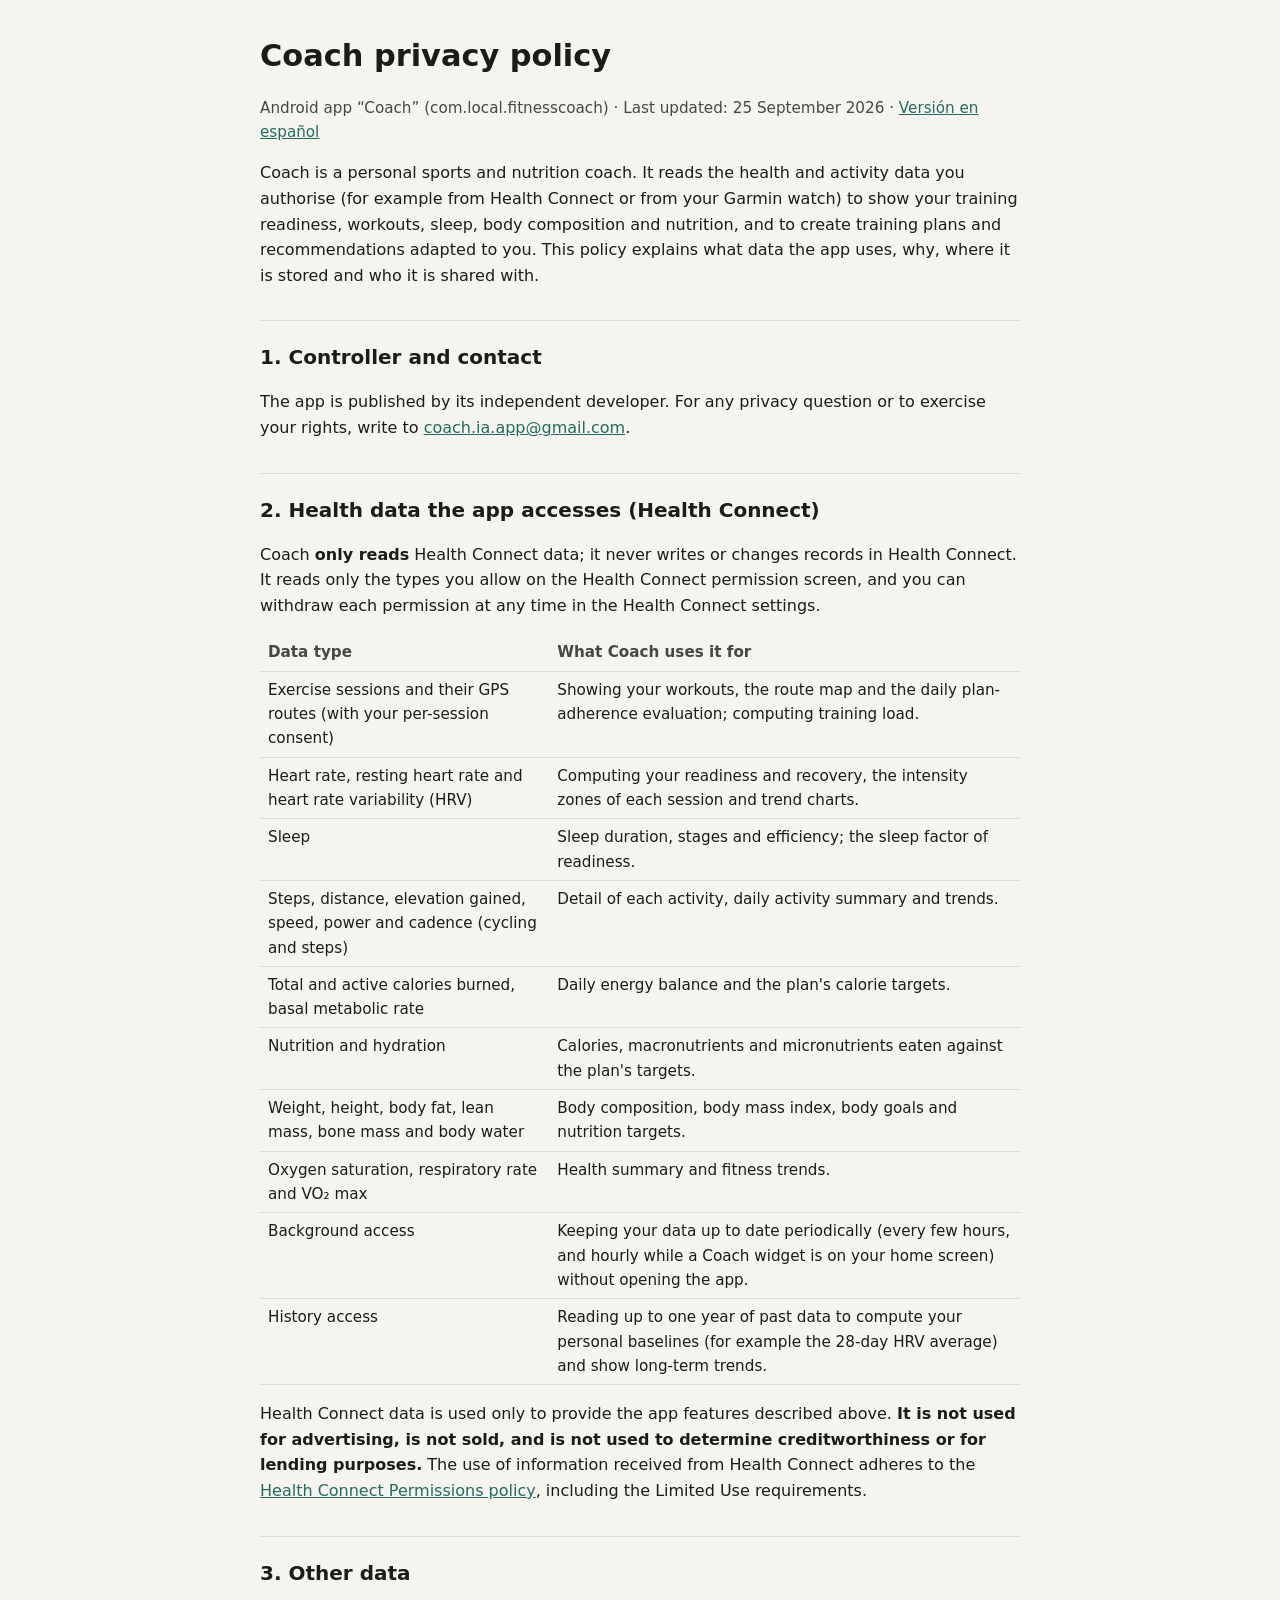
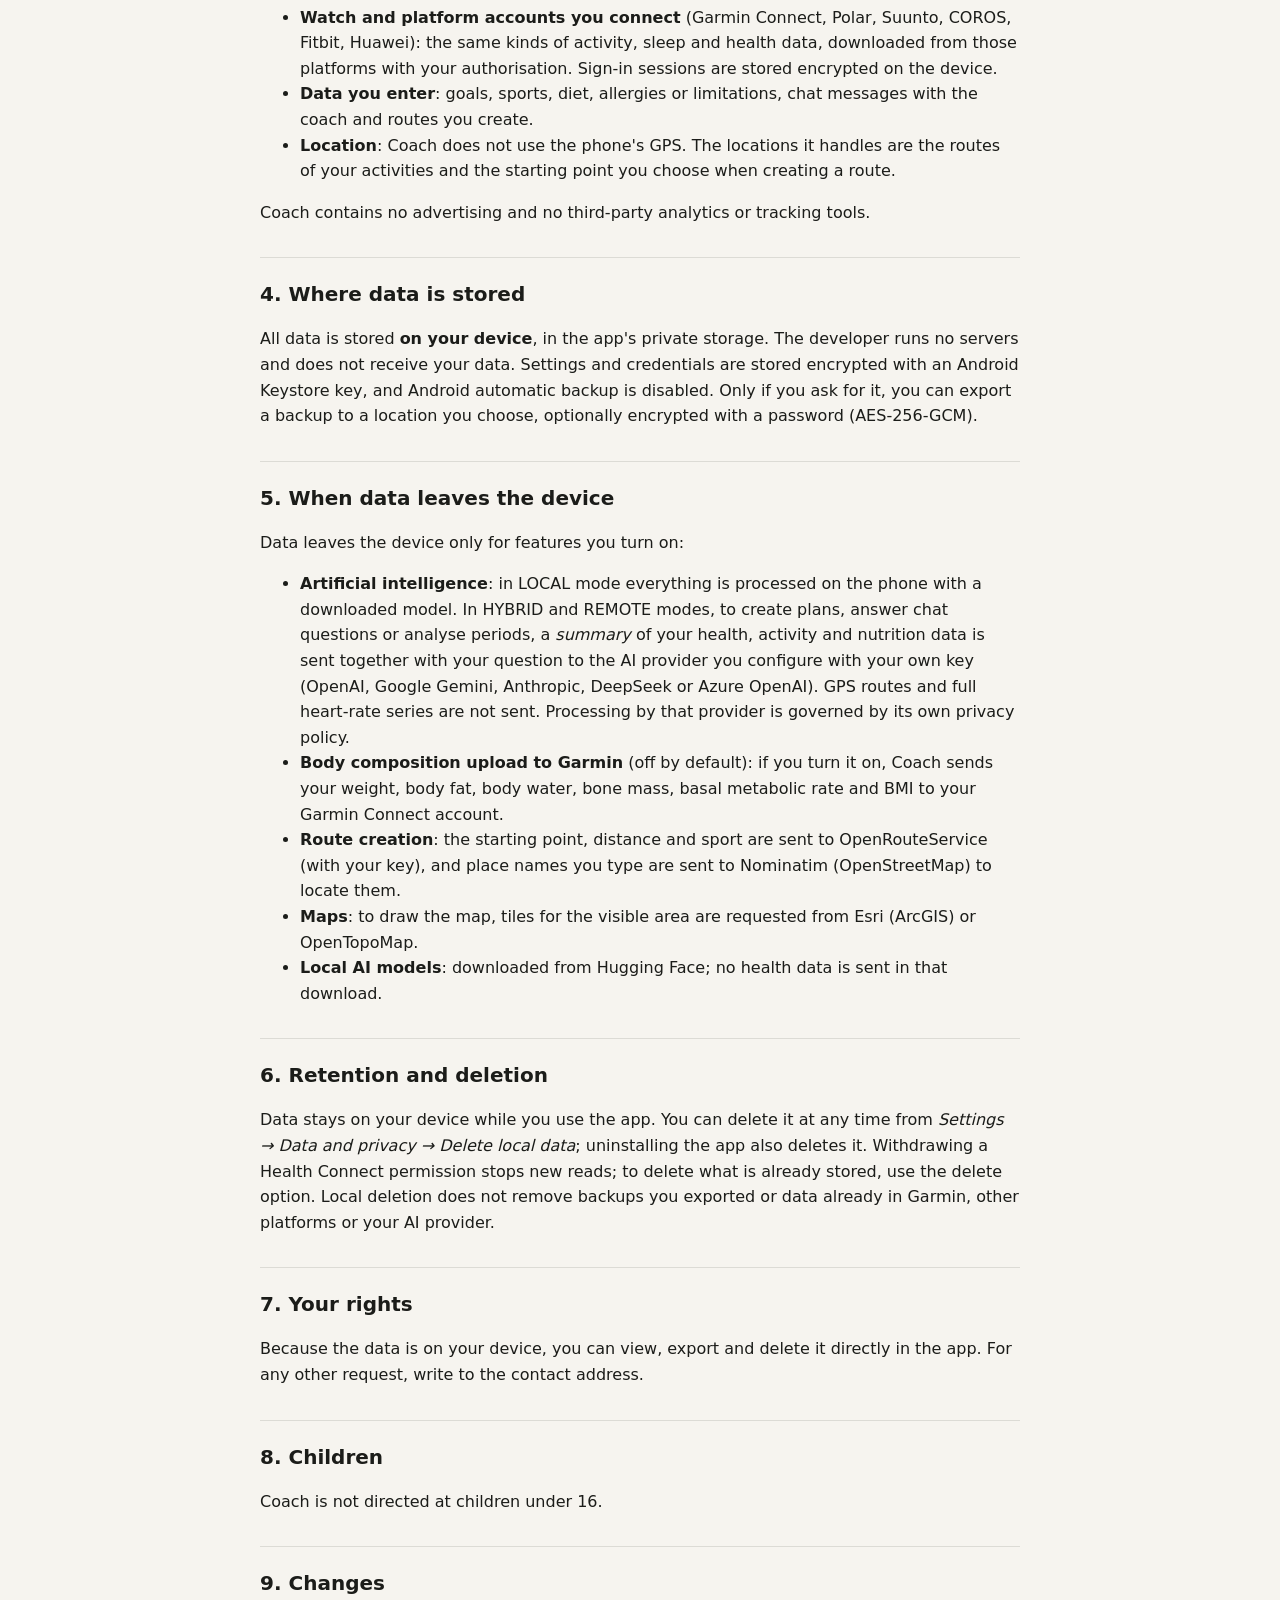
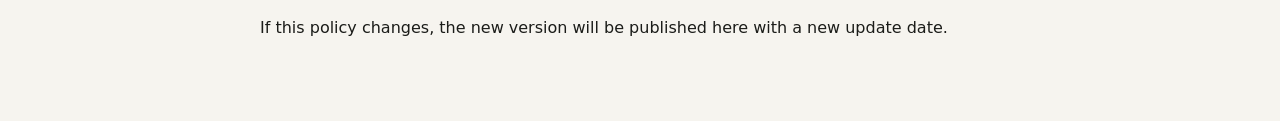
==== en.html @ fd7160ef "Política de privacidad de Coach (es/en)" ====
<!doctype html>
<html lang="en">
<head>
<meta charset="utf-8">
<meta name="viewport" content="width=device-width, initial-scale=1">
<title>Coach · Privacy policy</title>
<link rel="stylesheet" href="style.css">
</head>
<body>
<main>
<h1>Coach privacy policy</h1>
<p class="meta">Android app “Coach” (com.local.fitnesscoach) · Last updated: 25 September 2026 · <a href="index.html">Versión en español</a></p>

<p>Coach is a personal sports and nutrition coach. It reads the health and activity data you authorise (for example from Health Connect or from your Garmin watch) to show your training readiness, workouts, sleep, body composition and nutrition, and to create training plans and recommendations adapted to you. This policy explains what data the app uses, why, where it is stored and who it is shared with.</p>

<h2>1. Controller and contact</h2>
<p>The app is published by its independent developer. For any privacy question or to exercise your rights, write to <a href="mailto:coach.ia.app@gmail.com">coach.ia.app@gmail.com</a>.</p>

<h2>2. Health data the app accesses (Health Connect)</h2>
<p>Coach <strong>only reads</strong> Health Connect data; it never writes or changes records in Health Connect. It reads only the types you allow on the Health Connect permission screen, and you can withdraw each permission at any time in the Health Connect settings.</p>
<table>
<tr><th>Data type</th><th>What Coach uses it for</th></tr>
<tr><td>Exercise sessions and their GPS routes (with your per-session consent)</td><td>Showing your workouts, the route map and the daily plan-adherence evaluation; computing training load.</td></tr>
<tr><td>Heart rate, resting heart rate and heart rate variability (HRV)</td><td>Computing your readiness and recovery, the intensity zones of each session and trend charts.</td></tr>
<tr><td>Sleep</td><td>Sleep duration, stages and efficiency; the sleep factor of readiness.</td></tr>
<tr><td>Steps, distance, elevation gained, speed, power and cadence (cycling and steps)</td><td>Detail of each activity, daily activity summary and trends.</td></tr>
<tr><td>Total and active calories burned, basal metabolic rate</td><td>Daily energy balance and the plan's calorie targets.</td></tr>
<tr><td>Nutrition and hydration</td><td>Calories, macronutrients and micronutrients eaten against the plan's targets.</td></tr>
<tr><td>Weight, height, body fat, lean mass, bone mass and body water</td><td>Body composition, body mass index, body goals and nutrition targets.</td></tr>
<tr><td>Oxygen saturation, respiratory rate and VO₂ max</td><td>Health summary and fitness trends.</td></tr>
<tr><td>Background access</td><td>Keeping your data up to date periodically (every few hours, and hourly while a Coach widget is on your home screen) without opening the app.</td></tr>
<tr><td>History access</td><td>Reading up to one year of past data to compute your personal baselines (for example the 28-day HRV average) and show long-term trends.</td></tr>
</table>
<p>Health Connect data is used only to provide the app features described above. <strong>It is not used for advertising, is not sold, and is not used to determine creditworthiness or for lending purposes.</strong> The use of information received from Health Connect adheres to the <a href="https://support.google.com/googleplay/android-developer/answer/12991134">Health Connect Permissions policy</a>, including the Limited Use requirements.</p>

<h2>3. Other data</h2>
<ul>
<li><strong>Watch and platform accounts you connect</strong> (Garmin Connect, Polar, Suunto, COROS, Fitbit, Huawei): the same kinds of activity, sleep and health data, downloaded from those platforms with your authorisation. Sign-in sessions are stored encrypted on the device.</li>
<li><strong>Data you enter</strong>: goals, sports, diet, allergies or limitations, chat messages with the coach and routes you create.</li>
<li><strong>Location</strong>: Coach does not use the phone's GPS. The locations it handles are the routes of your activities and the starting point you choose when creating a route.</li>
</ul>
<p>Coach contains no advertising and no third-party analytics or tracking tools.</p>

<h2>4. Where data is stored</h2>
<p>All data is stored <strong>on your device</strong>, in the app's private storage. The developer runs no servers and does not receive your data. Settings and credentials are stored encrypted with an Android Keystore key, and Android automatic backup is disabled. Only if you ask for it, you can export a backup to a location you choose, optionally encrypted with a password (AES-256-GCM).</p>

<h2>5. When data leaves the device</h2>
<p>Data leaves the device only for features you turn on:</p>
<ul>
<li><strong>Artificial intelligence</strong>: in LOCAL mode everything is processed on the phone with a downloaded model. In HYBRID and REMOTE modes, to create plans, answer chat questions or analyse periods, a <em>summary</em> of your health, activity and nutrition data is sent together with your question to the AI provider you configure with your own key (OpenAI, Google Gemini, Anthropic, DeepSeek or Azure OpenAI). GPS routes and full heart-rate series are not sent. Processing by that provider is governed by its own privacy policy.</li>
<li><strong>Body composition upload to Garmin</strong> (off by default): if you turn it on, Coach sends your weight, body fat, body water, bone mass, basal metabolic rate and BMI to your Garmin Connect account.</li>
<li><strong>Route creation</strong>: the starting point, distance and sport are sent to OpenRouteService (with your key), and place names you type are sent to Nominatim (OpenStreetMap) to locate them.</li>
<li><strong>Maps</strong>: to draw the map, tiles for the visible area are requested from Esri (ArcGIS) or OpenTopoMap.</li>
<li><strong>Local AI models</strong>: downloaded from Hugging Face; no health data is sent in that download.</li>
</ul>

<h2>6. Retention and deletion</h2>
<p>Data stays on your device while you use the app. You can delete it at any time from <em>Settings → Data and privacy → Delete local data</em>; uninstalling the app also deletes it. Withdrawing a Health Connect permission stops new reads; to delete what is already stored, use the delete option. Local deletion does not remove backups you exported or data already in Garmin, other platforms or your AI provider.</p>

<h2>7. Your rights</h2>
<p>Because the data is on your device, you can view, export and delete it directly in the app. For any other request, write to the contact address.</p>

<h2>8. Children</h2>
<p>Coach is not directed at children under 16.</p>

<h2>9. Changes</h2>
<p>If this policy changes, the new version will be published here with a new update date.</p>
</main>
</body>
</html>
---- style.css ----
:root{--bg:#f6f4ef;--ink:#1b1c19;--muted:#454844;--accent:#236b61;--line:#dcdbd5}
@media (prefers-color-scheme:dark){:root{--bg:#111210;--ink:#e5e3de;--muted:#c4c7c0;--accent:#8dd5c7;--line:#2b2e2a}}
body{margin:0;background:var(--bg);color:var(--ink);font:16px/1.6 system-ui,-apple-system,"Segoe UI",sans-serif}
main{max-width:760px;margin:0 auto;padding:32px 16px 64px}
h1{font-size:1.9rem;margin:0 0 4px}h2{font-size:1.25rem;margin:2rem 0 .5rem;border-top:1px solid var(--line);padding-top:1.25rem}
p,li{color:var(--ink)}.meta{color:var(--muted);font-size:.95rem}a{color:var(--accent)}
table{border-collapse:collapse;width:100%;font-size:.95rem}th,td{text-align:left;vertical-align:top;padding:6px 8px;border-bottom:1px solid var(--line)}
th{color:var(--muted);font-weight:600}
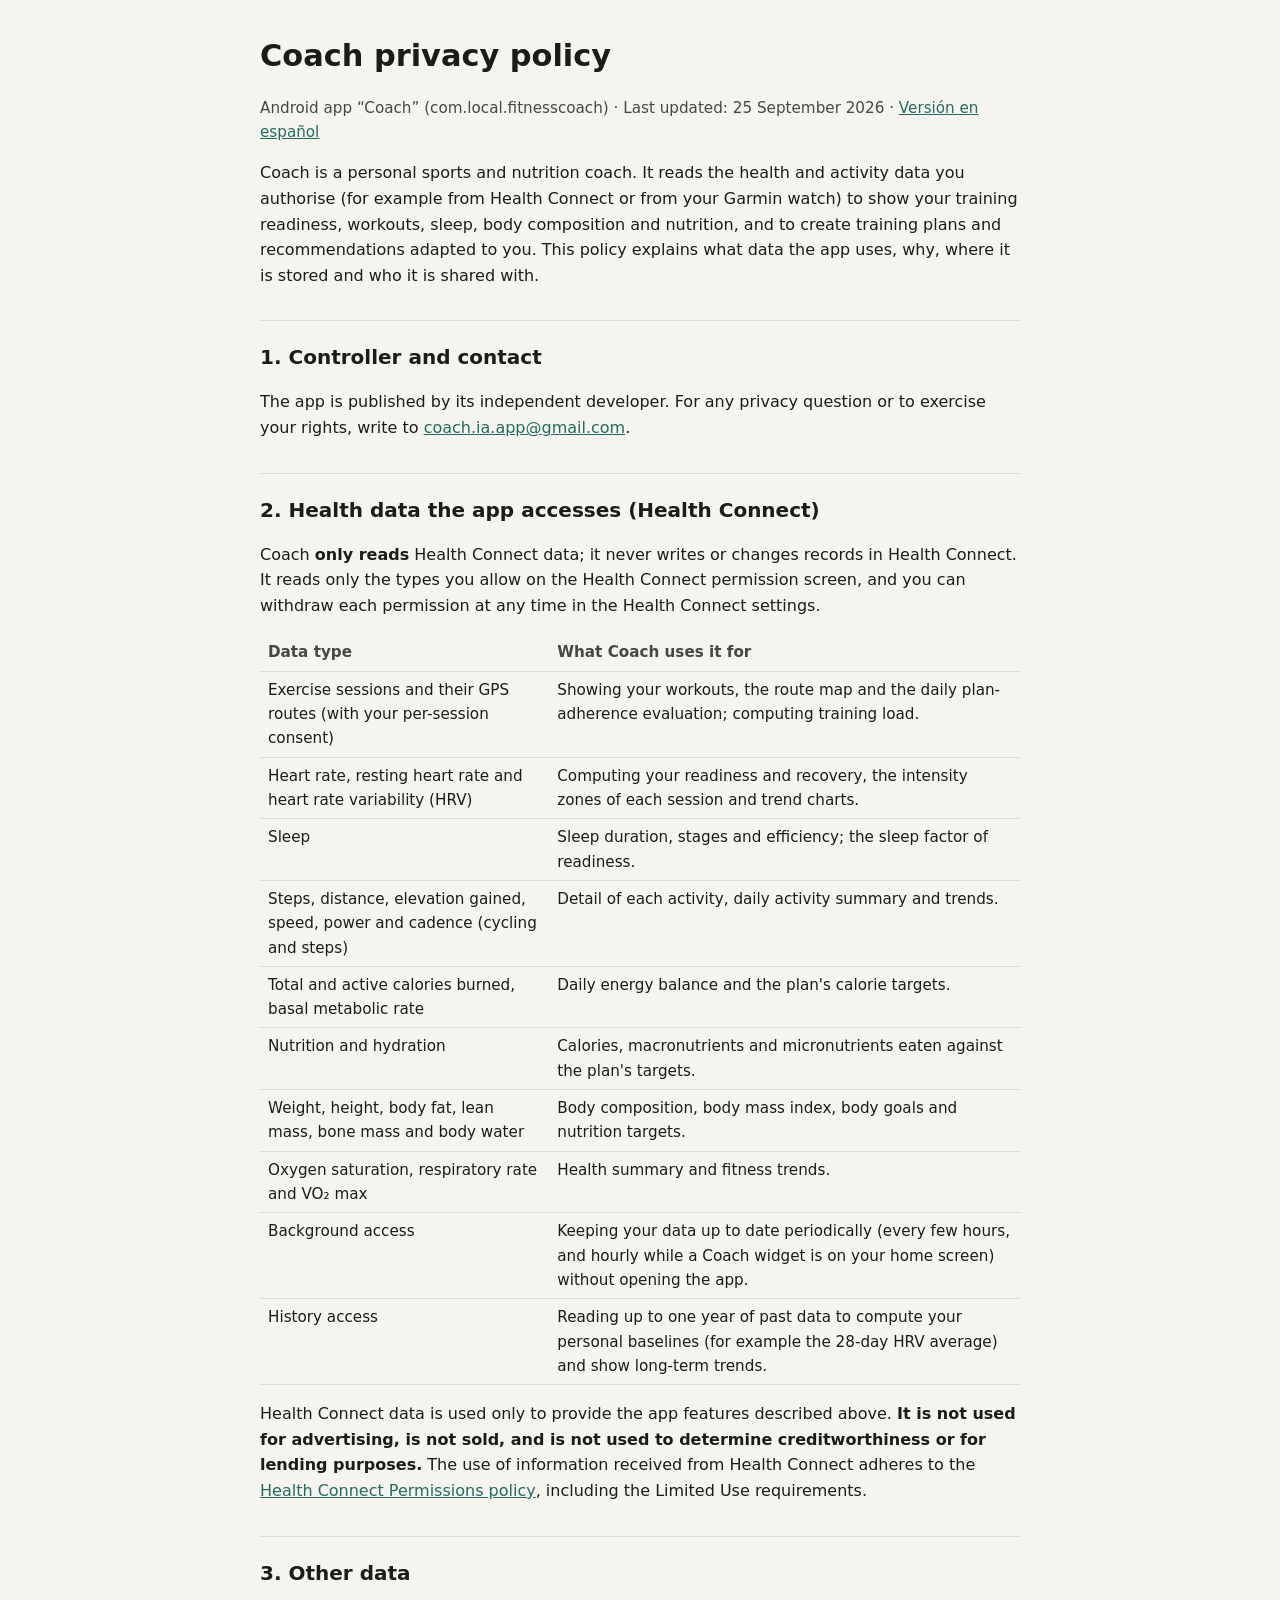
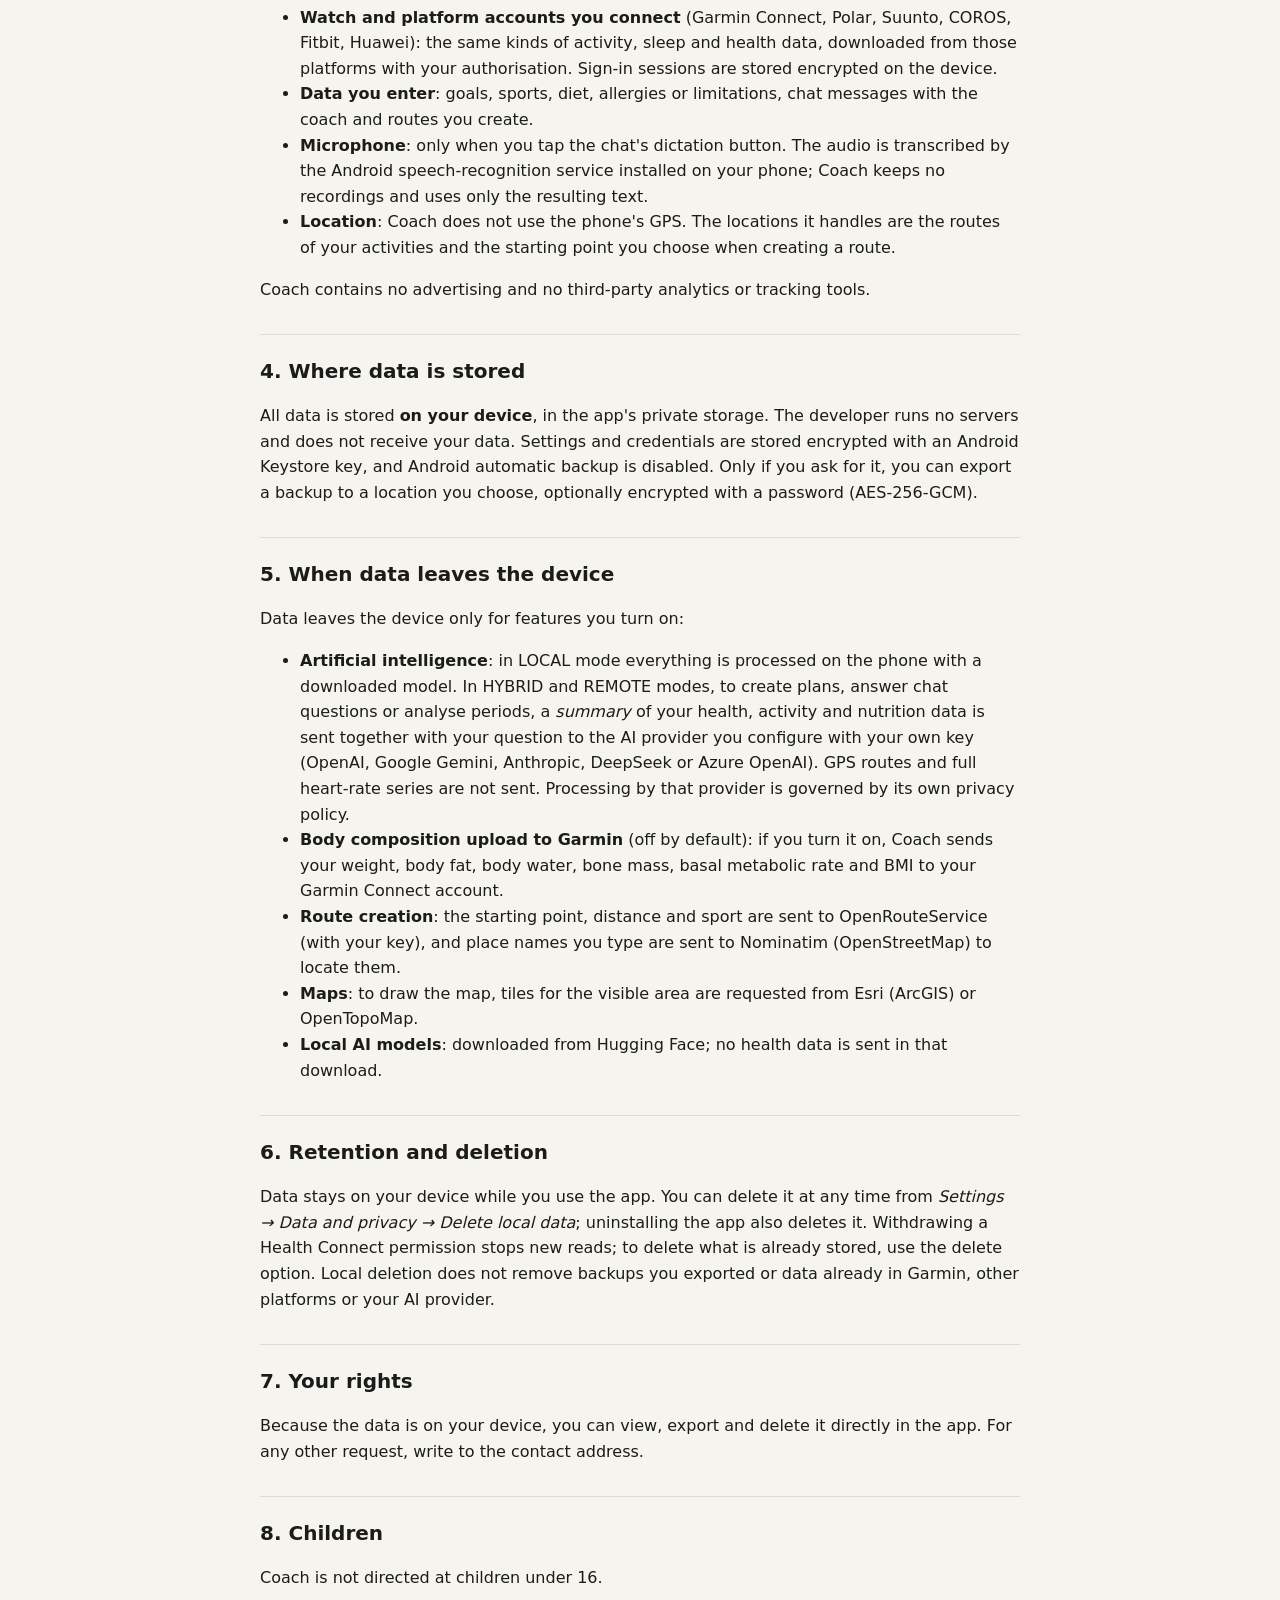
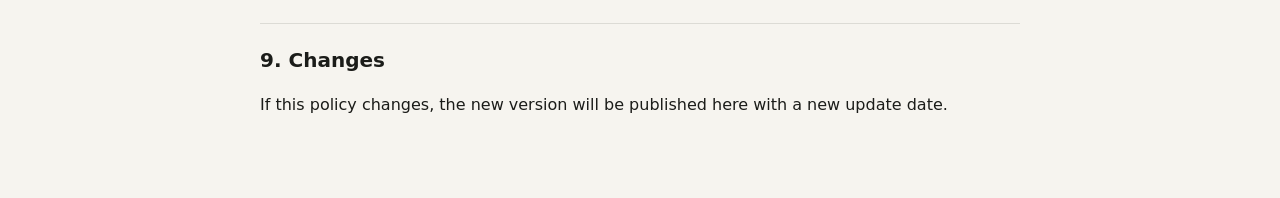
==== commit ae0da848: "Política: uso del micrófono para el dictado" ====
--- a/en.html
+++ b/en.html
@@ -37,6 +37,7 @@
 <ul>
 <li><strong>Watch and platform accounts you connect</strong> (Garmin Connect, Polar, Suunto, COROS, Fitbit, Huawei): the same kinds of activity, sleep and health data, downloaded from those platforms with your authorisation. Sign-in sessions are stored encrypted on the device.</li>
 <li><strong>Data you enter</strong>: goals, sports, diet, allergies or limitations, chat messages with the coach and routes you create.</li>
+<li><strong>Microphone</strong>: only when you tap the chat's dictation button. The audio is transcribed by the Android speech-recognition service installed on your phone; Coach keeps no recordings and uses only the resulting text.</li>
 <li><strong>Location</strong>: Coach does not use the phone's GPS. The locations it handles are the routes of your activities and the starting point you choose when creating a route.</li>
 </ul>
 <p>Coach contains no advertising and no third-party analytics or tracking tools.</p>
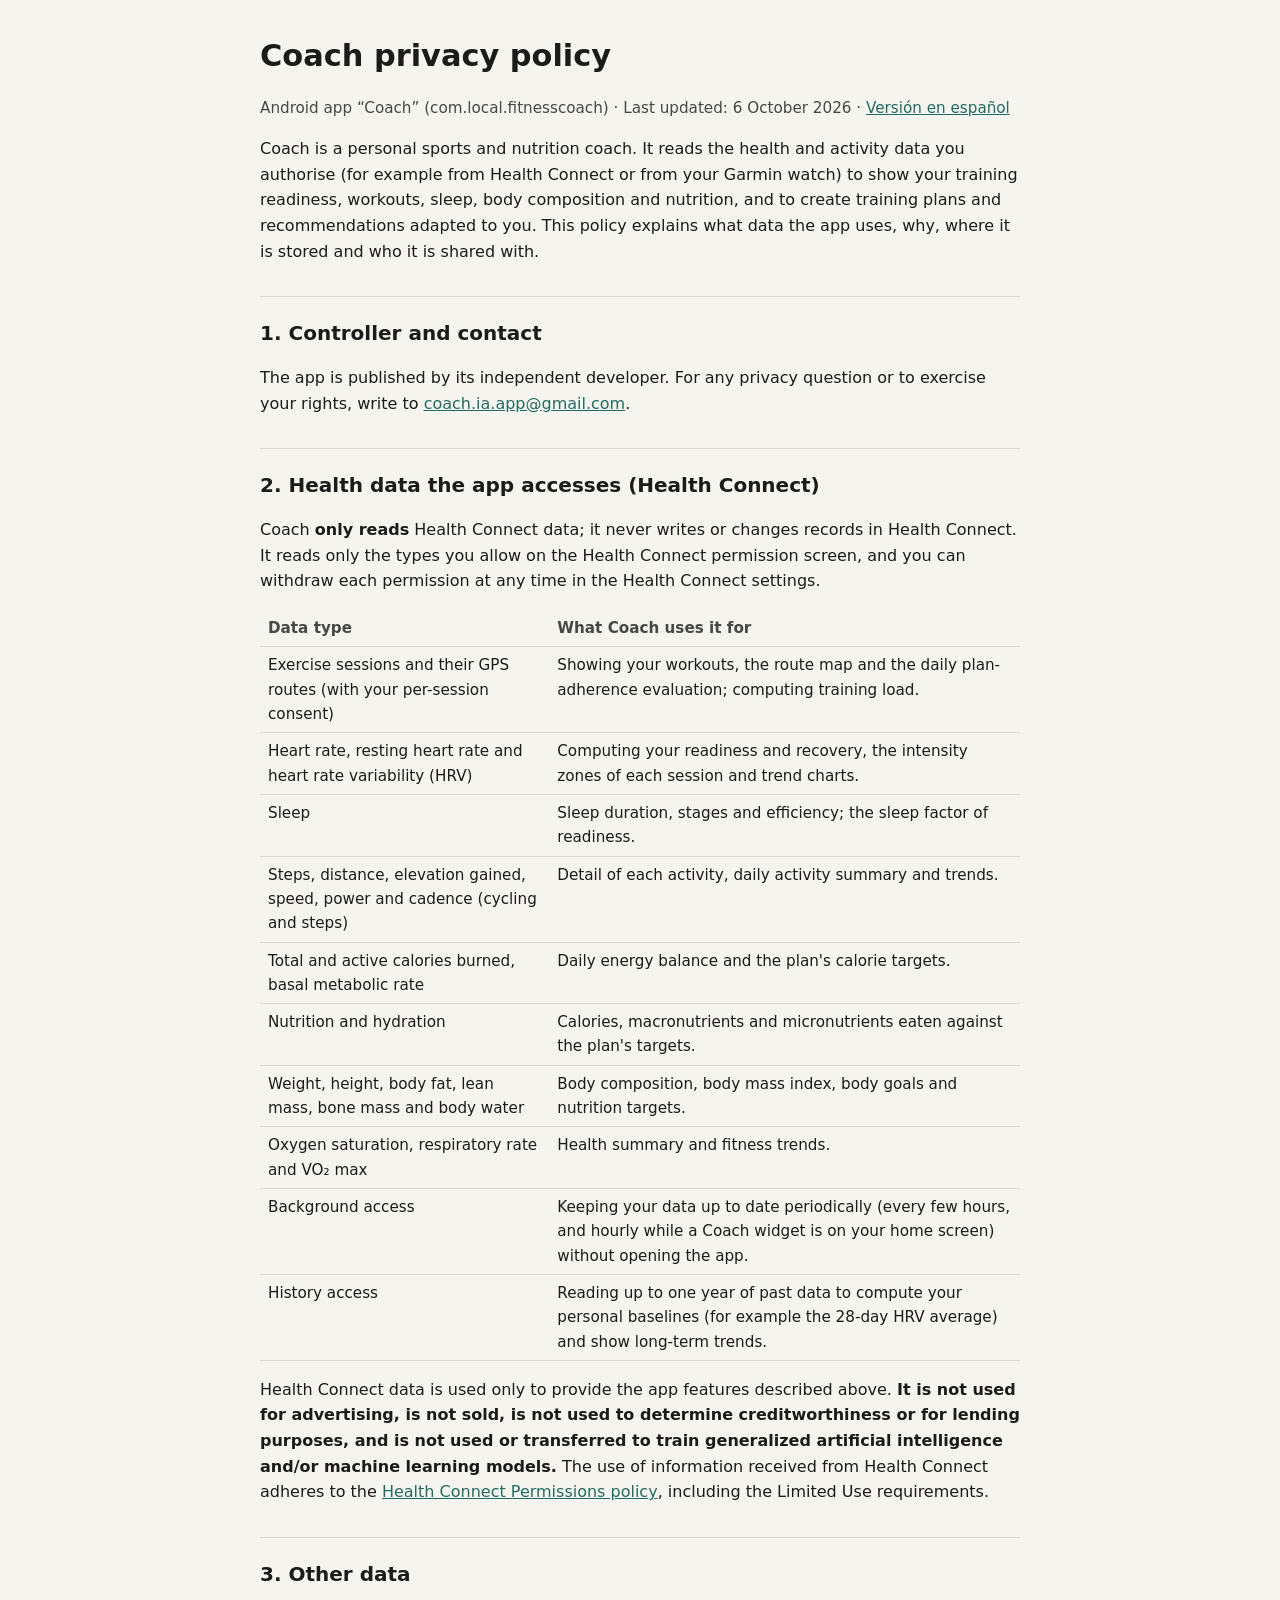
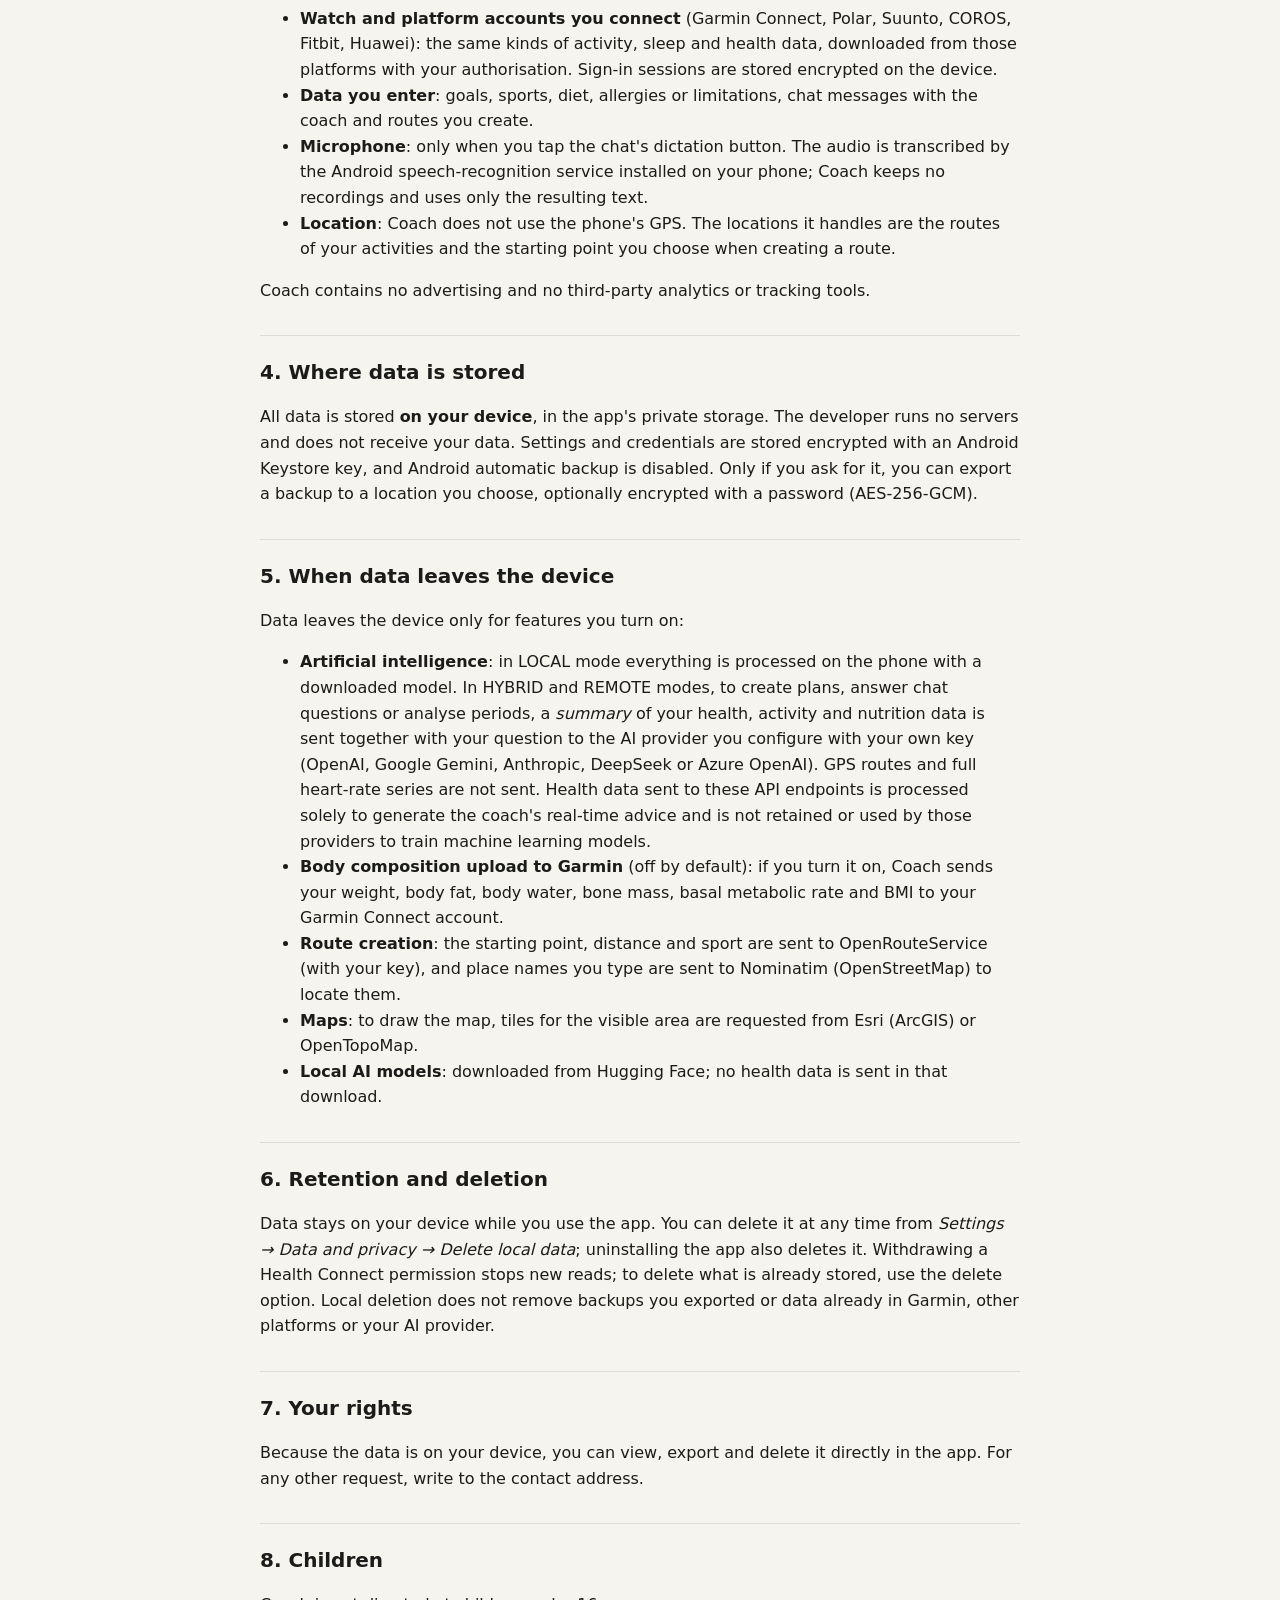
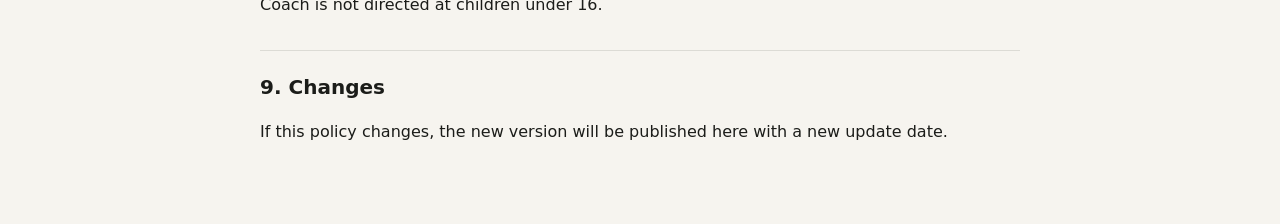
==== commit 4b43ba82: "Actualizar política de privacidad: requisitos de uso limitado de Health Connect y exclusión de entre" ====
--- a/en.html
+++ b/en.html
@@ -9,7 +9,7 @@
 <body>
 <main>
 <h1>Coach privacy policy</h1>
-<p class="meta">Android app “Coach” (com.local.fitnesscoach) · Last updated: 25 September 2026 · <a href="index.html">Versión en español</a></p>
+<p class="meta">Android app “Coach” (com.local.fitnesscoach) · Last updated: 6 October 2026 · <a href="index.html">Versión en español</a></p>
 
 <p>Coach is a personal sports and nutrition coach. It reads the health and activity data you authorise (for example from Health Connect or from your Garmin watch) to show your training readiness, workouts, sleep, body composition and nutrition, and to create training plans and recommendations adapted to you. This policy explains what data the app uses, why, where it is stored and who it is shared with.</p>
 
@@ -31,7 +31,7 @@
 <tr><td>Background access</td><td>Keeping your data up to date periodically (every few hours, and hourly while a Coach widget is on your home screen) without opening the app.</td></tr>
 <tr><td>History access</td><td>Reading up to one year of past data to compute your personal baselines (for example the 28-day HRV average) and show long-term trends.</td></tr>
 </table>
-<p>Health Connect data is used only to provide the app features described above. <strong>It is not used for advertising, is not sold, and is not used to determine creditworthiness or for lending purposes.</strong> The use of information received from Health Connect adheres to the <a href="https://support.google.com/googleplay/android-developer/answer/12991134">Health Connect Permissions policy</a>, including the Limited Use requirements.</p>
+<p>Health Connect data is used only to provide the app features described above. <strong>It is not used for advertising, is not sold, is not used to determine creditworthiness or for lending purposes, and is not used or transferred to train generalized artificial intelligence and/or machine learning models.</strong> The use of information received from Health Connect adheres to the <a href="https://support.google.com/googleplay/android-developer/answer/12991134">Health Connect Permissions policy</a>, including the Limited Use requirements.</p>
 
 <h2>3. Other data</h2>
 <ul>
@@ -48,7 +48,7 @@
 <h2>5. When data leaves the device</h2>
 <p>Data leaves the device only for features you turn on:</p>
 <ul>
-<li><strong>Artificial intelligence</strong>: in LOCAL mode everything is processed on the phone with a downloaded model. In HYBRID and REMOTE modes, to create plans, answer chat questions or analyse periods, a <em>summary</em> of your health, activity and nutrition data is sent together with your question to the AI provider you configure with your own key (OpenAI, Google Gemini, Anthropic, DeepSeek or Azure OpenAI). GPS routes and full heart-rate series are not sent. Processing by that provider is governed by its own privacy policy.</li>
+<li><strong>Artificial intelligence</strong>: in LOCAL mode everything is processed on the phone with a downloaded model. In HYBRID and REMOTE modes, to create plans, answer chat questions or analyse periods, a <em>summary</em> of your health, activity and nutrition data is sent together with your question to the AI provider you configure with your own key (OpenAI, Google Gemini, Anthropic, DeepSeek or Azure OpenAI). GPS routes and full heart-rate series are not sent. Health data sent to these API endpoints is processed solely to generate the coach's real-time advice and is not retained or used by those providers to train machine learning models.</li>
 <li><strong>Body composition upload to Garmin</strong> (off by default): if you turn it on, Coach sends your weight, body fat, body water, bone mass, basal metabolic rate and BMI to your Garmin Connect account.</li>
 <li><strong>Route creation</strong>: the starting point, distance and sport are sent to OpenRouteService (with your key), and place names you type are sent to Nominatim (OpenStreetMap) to locate them.</li>
 <li><strong>Maps</strong>: to draw the map, tiles for the visible area are requested from Esri (ArcGIS) or OpenTopoMap.</li>
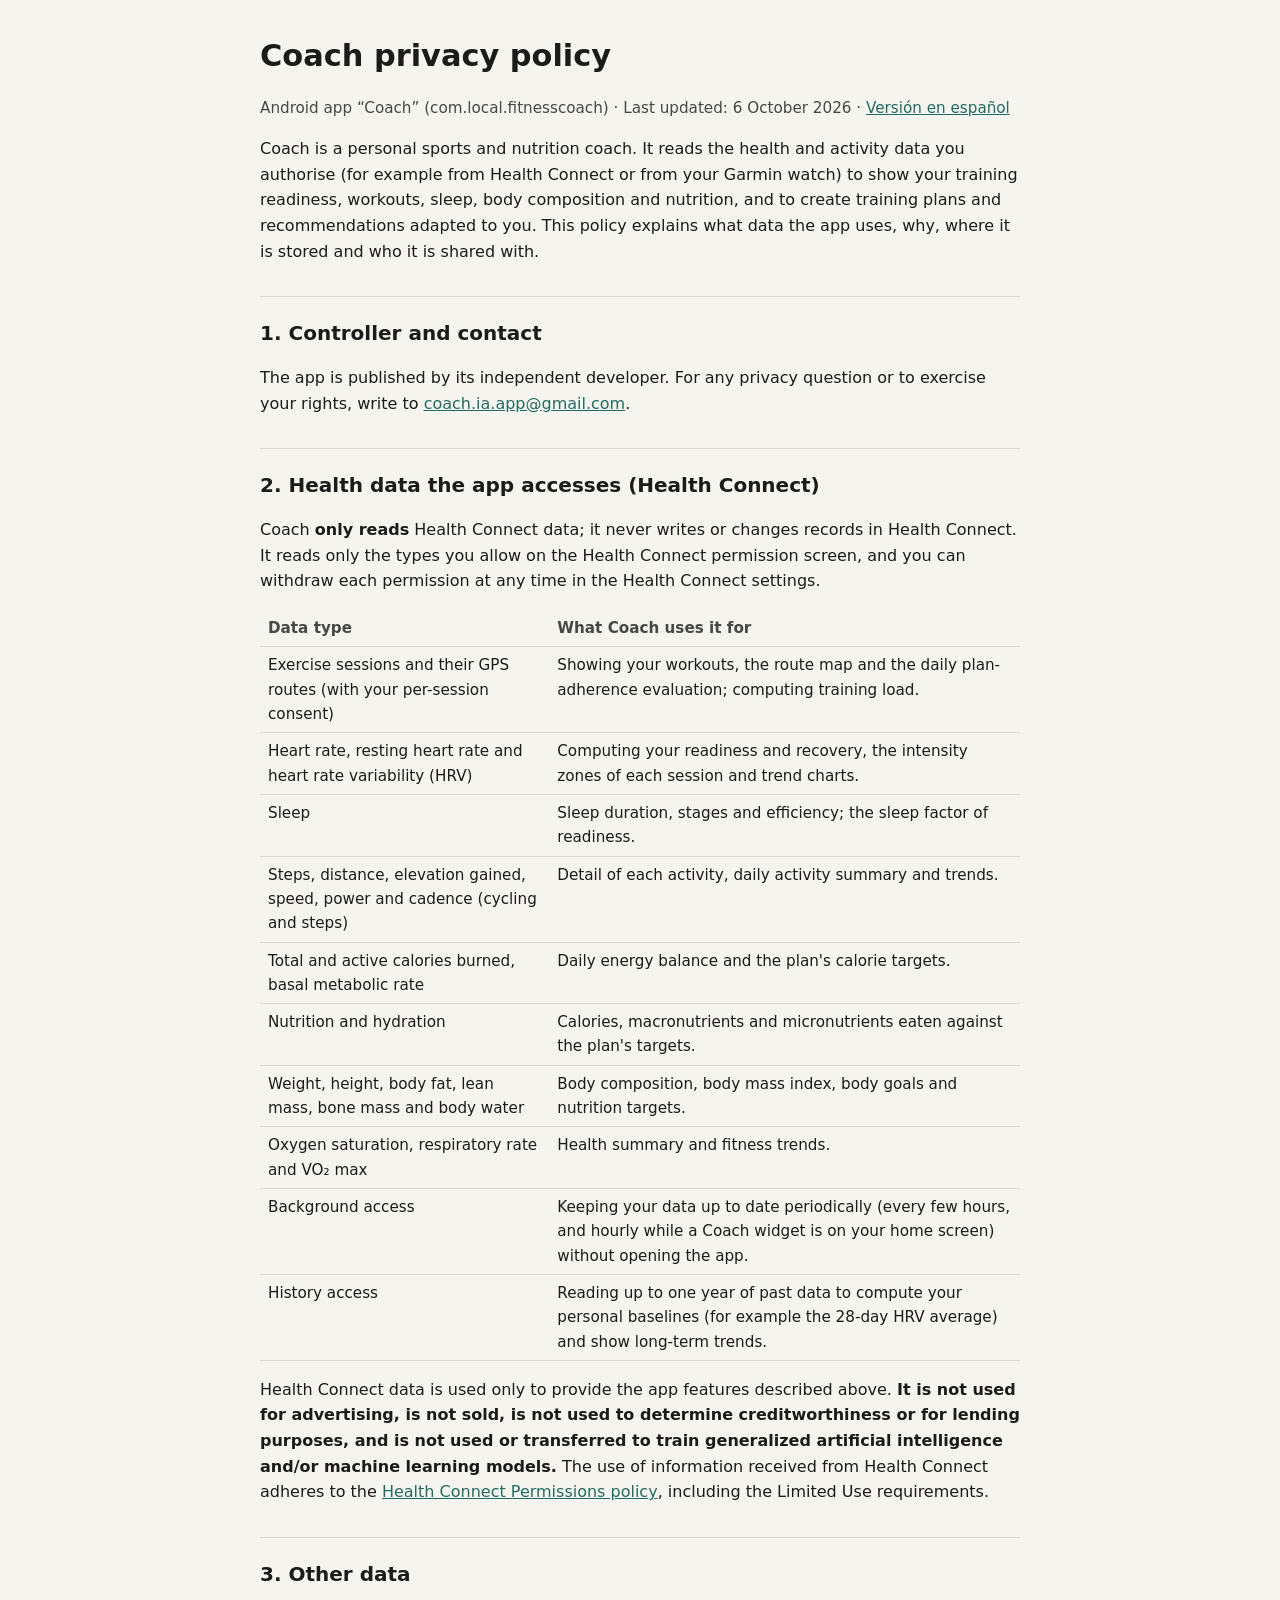
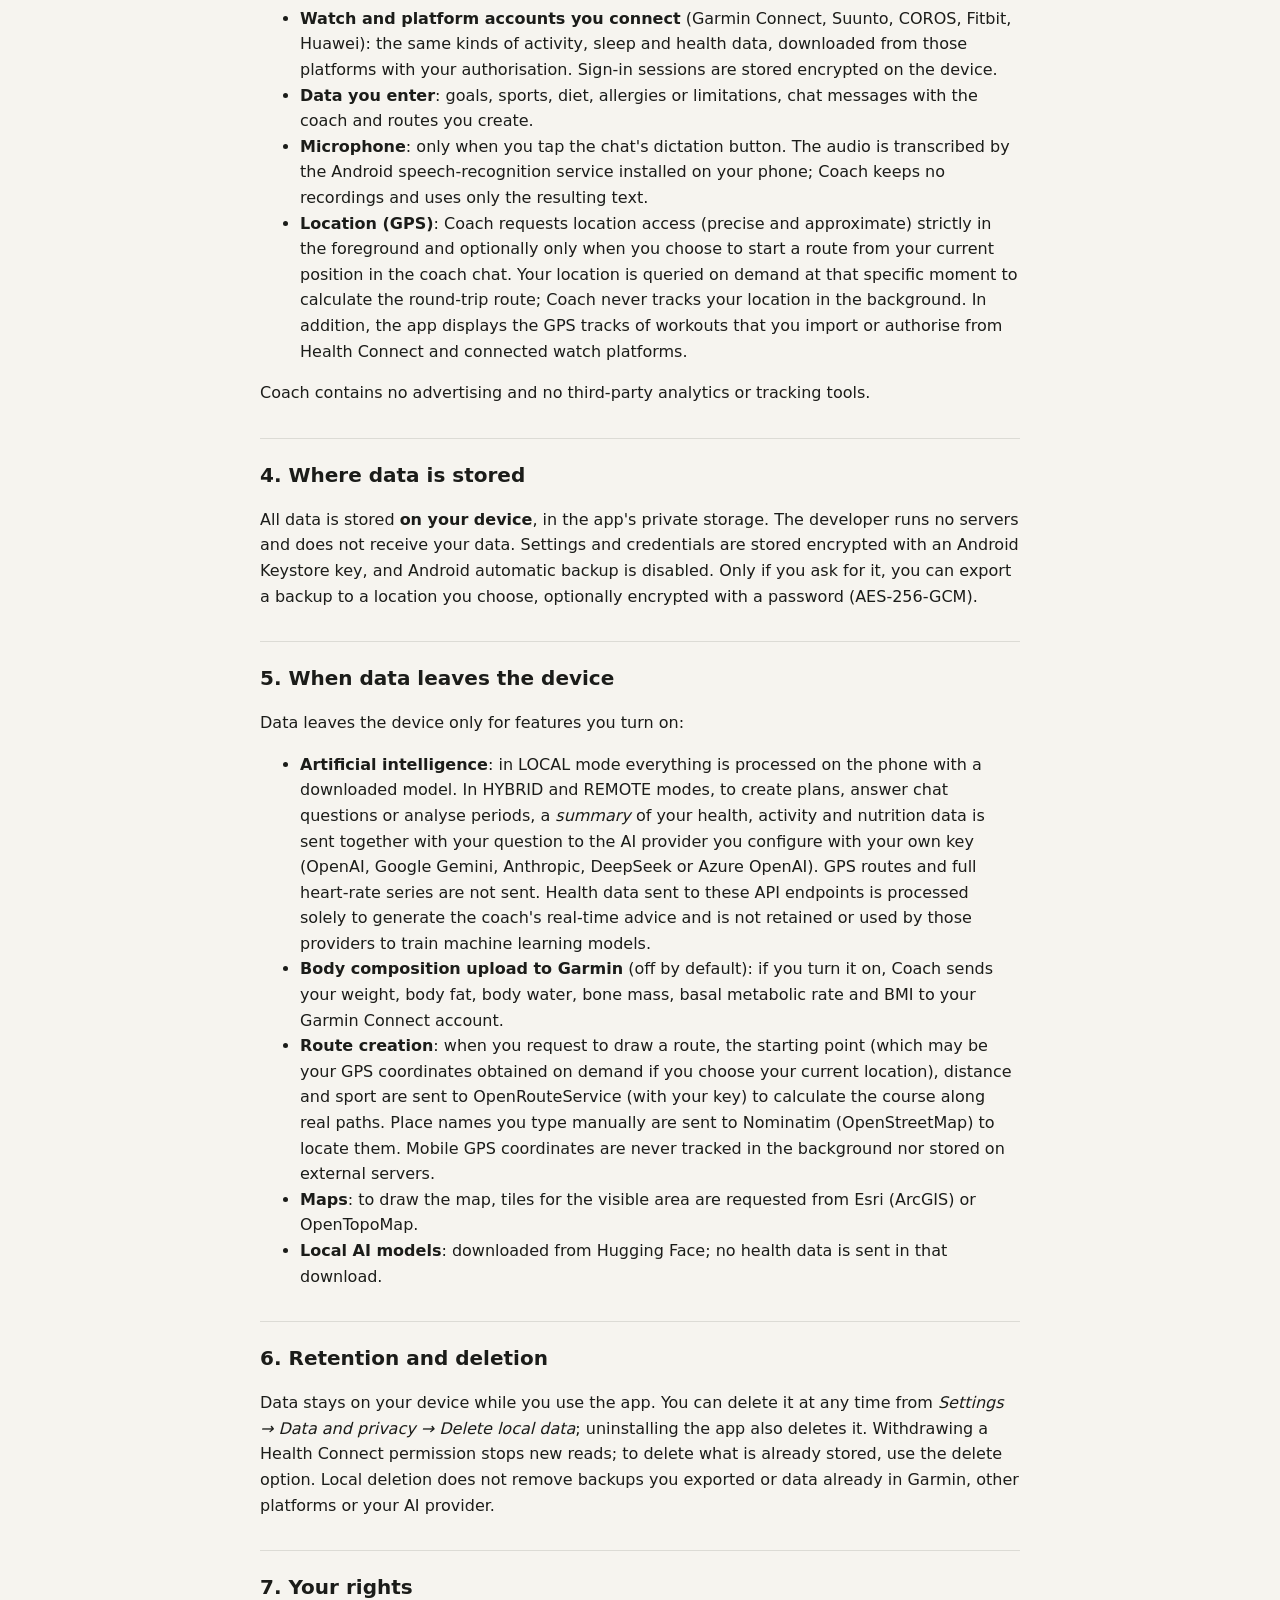
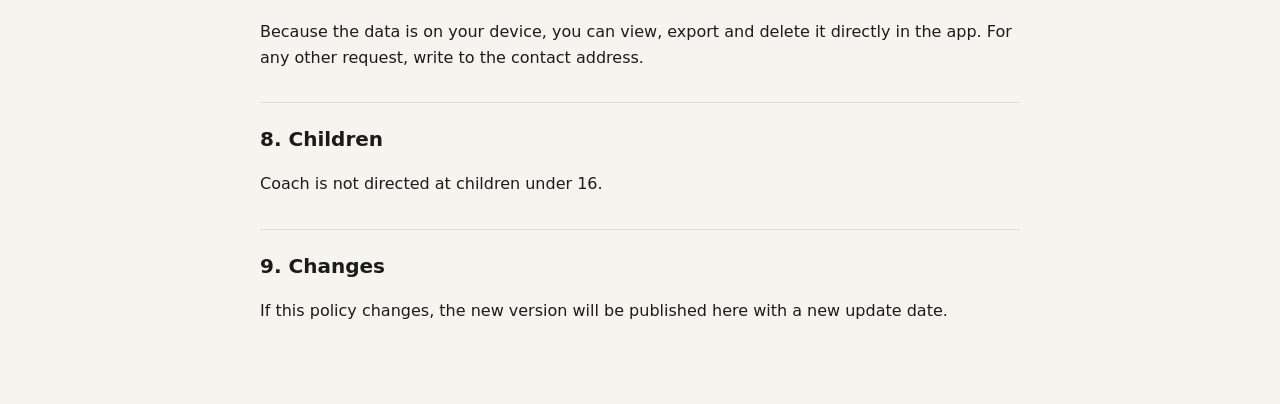
==== commit 1c9f56aa: "Actualizar politica de privacidad con uso opcional de GPS en primer plano para rutas" ====
--- a/en.html
+++ b/en.html
@@ -35,10 +35,10 @@
 
 <h2>3. Other data</h2>
 <ul>
-<li><strong>Watch and platform accounts you connect</strong> (Garmin Connect, Polar, Suunto, COROS, Fitbit, Huawei): the same kinds of activity, sleep and health data, downloaded from those platforms with your authorisation. Sign-in sessions are stored encrypted on the device.</li>
+<li><strong>Watch and platform accounts you connect</strong> (Garmin Connect, Suunto, COROS, Fitbit, Huawei): the same kinds of activity, sleep and health data, downloaded from those platforms with your authorisation. Sign-in sessions are stored encrypted on the device.</li>
 <li><strong>Data you enter</strong>: goals, sports, diet, allergies or limitations, chat messages with the coach and routes you create.</li>
 <li><strong>Microphone</strong>: only when you tap the chat's dictation button. The audio is transcribed by the Android speech-recognition service installed on your phone; Coach keeps no recordings and uses only the resulting text.</li>
-<li><strong>Location</strong>: Coach does not use the phone's GPS. The locations it handles are the routes of your activities and the starting point you choose when creating a route.</li>
+<li><strong>Location (GPS)</strong>: Coach requests location access (precise and approximate) strictly in the foreground and optionally only when you choose to start a route from your current position in the coach chat. Your location is queried on demand at that specific moment to calculate the round-trip route; Coach never tracks your location in the background. In addition, the app displays the GPS tracks of workouts that you import or authorise from Health Connect and connected watch platforms.</li>
 </ul>
 <p>Coach contains no advertising and no third-party analytics or tracking tools.</p>
 
@@ -50,7 +50,7 @@
 <ul>
 <li><strong>Artificial intelligence</strong>: in LOCAL mode everything is processed on the phone with a downloaded model. In HYBRID and REMOTE modes, to create plans, answer chat questions or analyse periods, a <em>summary</em> of your health, activity and nutrition data is sent together with your question to the AI provider you configure with your own key (OpenAI, Google Gemini, Anthropic, DeepSeek or Azure OpenAI). GPS routes and full heart-rate series are not sent. Health data sent to these API endpoints is processed solely to generate the coach's real-time advice and is not retained or used by those providers to train machine learning models.</li>
 <li><strong>Body composition upload to Garmin</strong> (off by default): if you turn it on, Coach sends your weight, body fat, body water, bone mass, basal metabolic rate and BMI to your Garmin Connect account.</li>
-<li><strong>Route creation</strong>: the starting point, distance and sport are sent to OpenRouteService (with your key), and place names you type are sent to Nominatim (OpenStreetMap) to locate them.</li>
+<li><strong>Route creation</strong>: when you request to draw a route, the starting point (which may be your GPS coordinates obtained on demand if you choose your current location), distance and sport are sent to OpenRouteService (with your key) to calculate the course along real paths. Place names you type manually are sent to Nominatim (OpenStreetMap) to locate them. Mobile GPS coordinates are never tracked in the background nor stored on external servers.</li>
 <li><strong>Maps</strong>: to draw the map, tiles for the visible area are requested from Esri (ArcGIS) or OpenTopoMap.</li>
 <li><strong>Local AI models</strong>: downloaded from Hugging Face; no health data is sent in that download.</li>
 </ul>
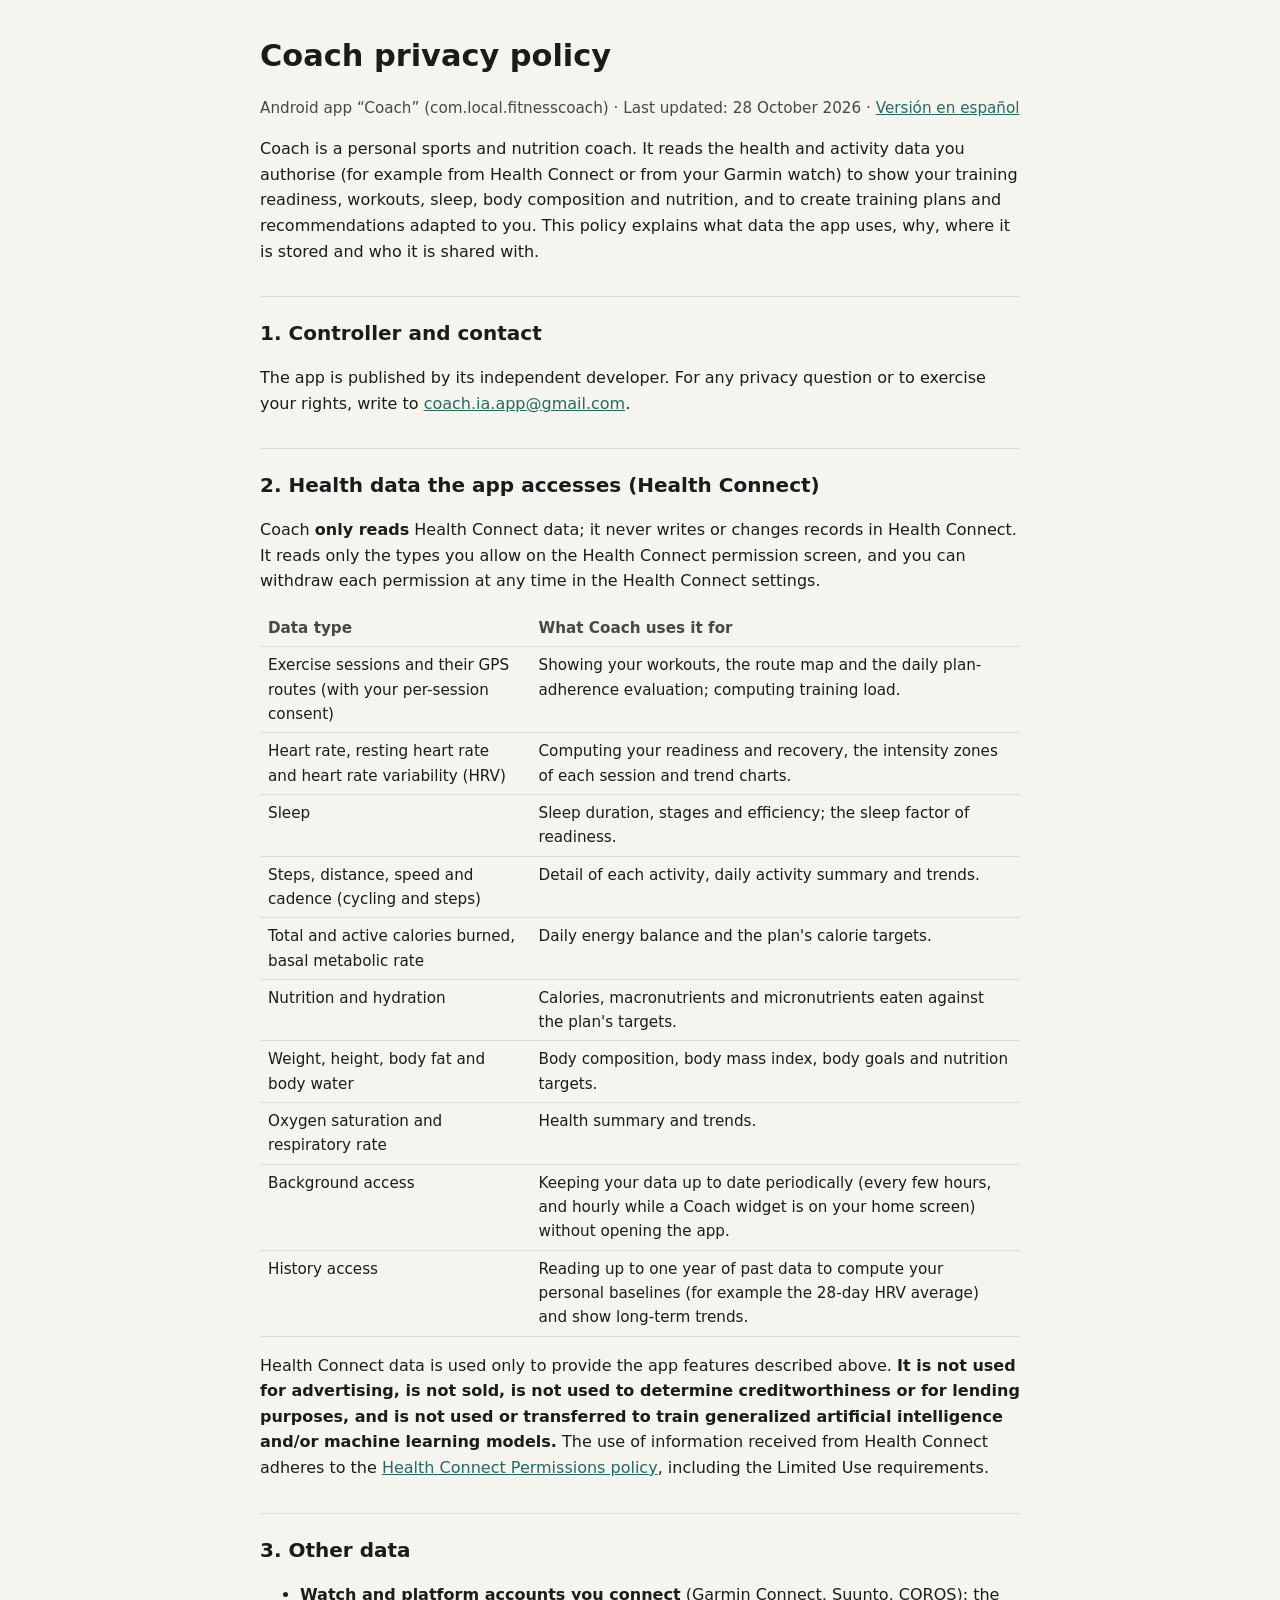
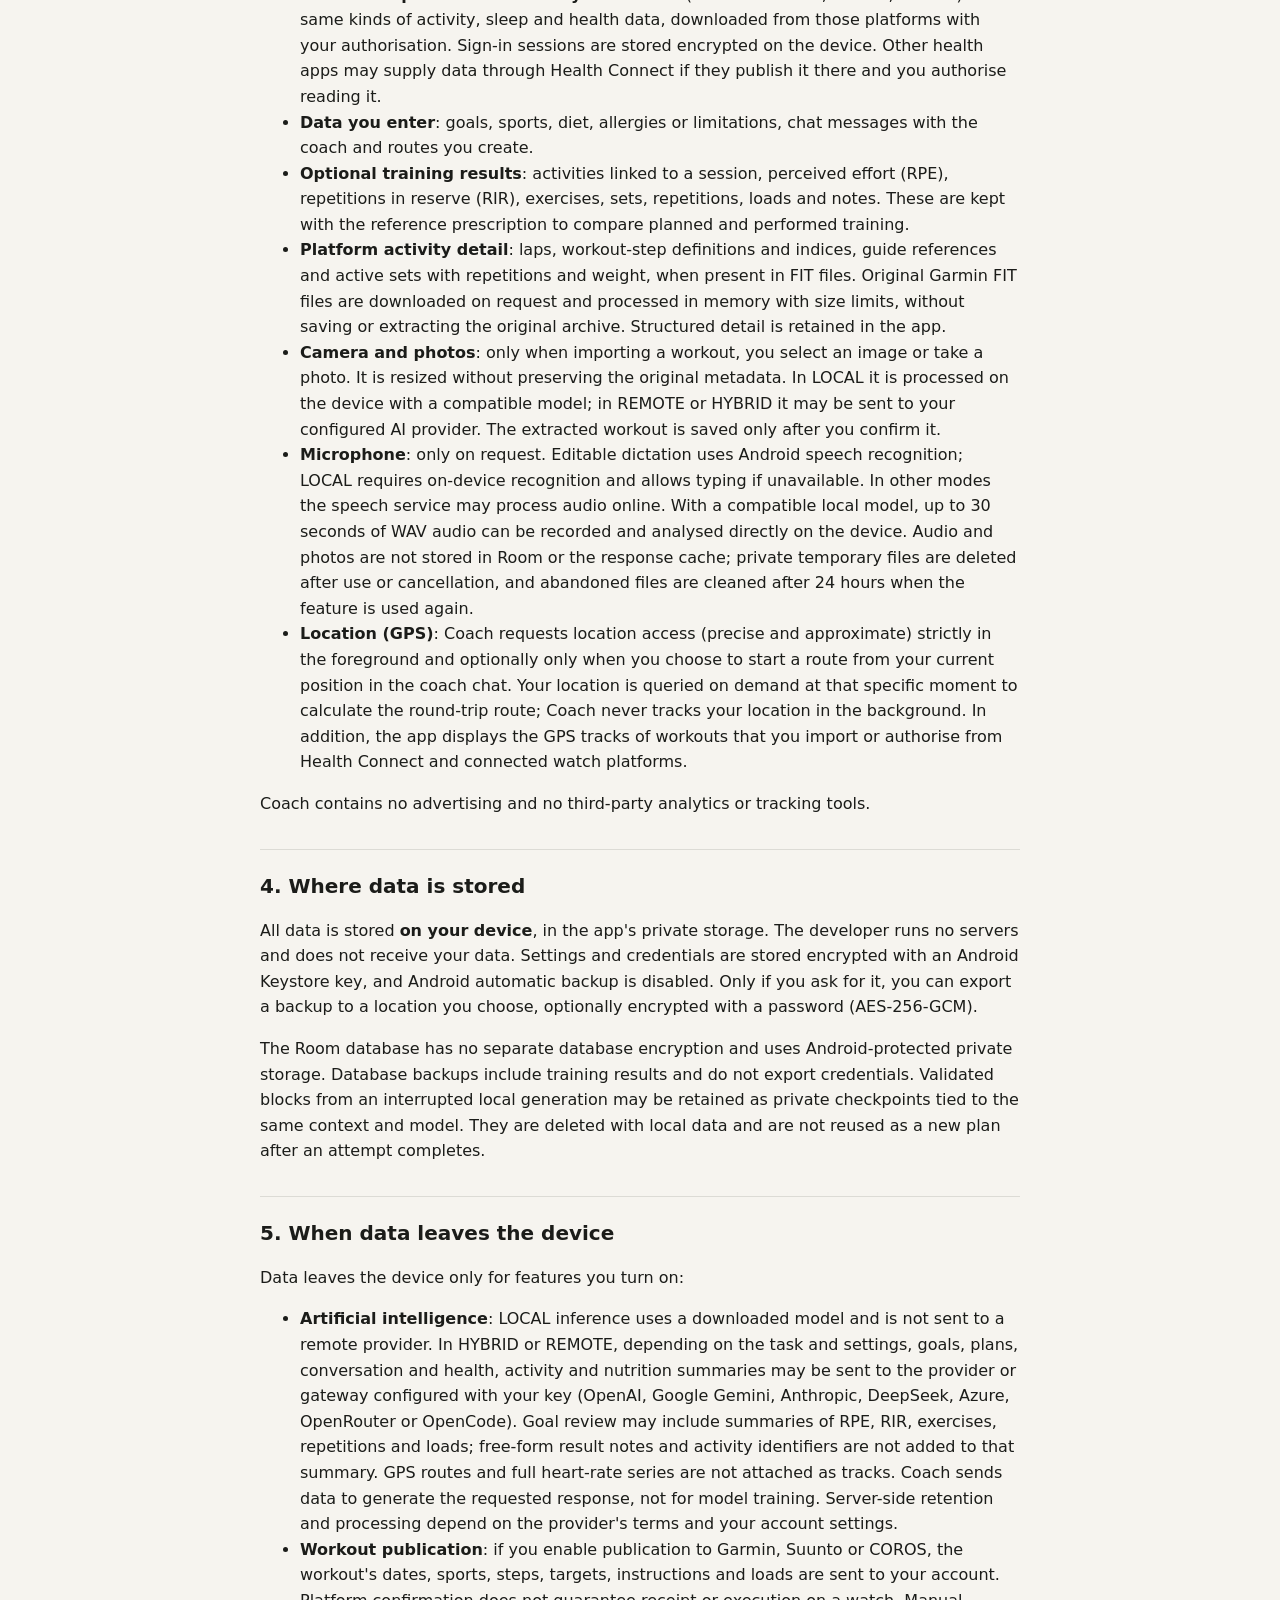
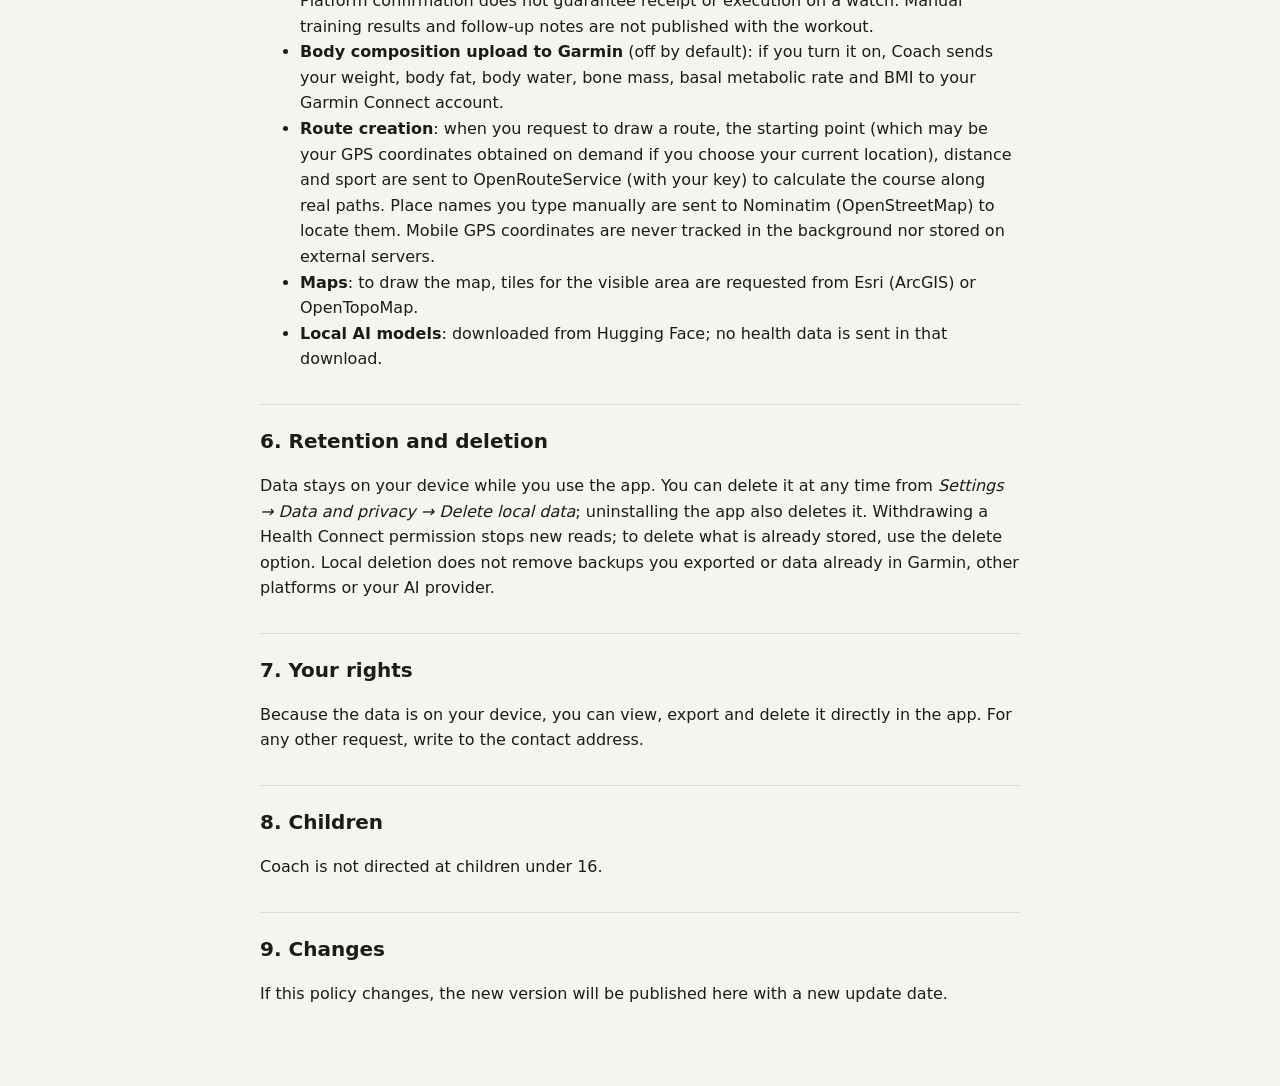
==== commit afc7cc53: "docs: explain training evidence and AI data handling" ====
--- a/en.html
+++ b/en.html
@@ -9,7 +9,7 @@
 <body>
 <main>
 <h1>Coach privacy policy</h1>
-<p class="meta">Android app “Coach” (com.local.fitnesscoach) · Last updated: 6 October 2026 · <a href="index.html">Versión en español</a></p>
+<p class="meta">Android app “Coach” (com.local.fitnesscoach) · Last updated: 28 October 2026 · <a href="index.html">Versión en español</a></p>
 
 <p>Coach is a personal sports and nutrition coach. It reads the health and activity data you authorise (for example from Health Connect or from your Garmin watch) to show your training readiness, workouts, sleep, body composition and nutrition, and to create training plans and recommendations adapted to you. This policy explains what data the app uses, why, where it is stored and who it is shared with.</p>
 
@@ -23,11 +23,11 @@
 <tr><td>Exercise sessions and their GPS routes (with your per-session consent)</td><td>Showing your workouts, the route map and the daily plan-adherence evaluation; computing training load.</td></tr>
 <tr><td>Heart rate, resting heart rate and heart rate variability (HRV)</td><td>Computing your readiness and recovery, the intensity zones of each session and trend charts.</td></tr>
 <tr><td>Sleep</td><td>Sleep duration, stages and efficiency; the sleep factor of readiness.</td></tr>
-<tr><td>Steps, distance, elevation gained, speed, power and cadence (cycling and steps)</td><td>Detail of each activity, daily activity summary and trends.</td></tr>
+<tr><td>Steps, distance, speed and cadence (cycling and steps)</td><td>Detail of each activity, daily activity summary and trends.</td></tr>
 <tr><td>Total and active calories burned, basal metabolic rate</td><td>Daily energy balance and the plan's calorie targets.</td></tr>
 <tr><td>Nutrition and hydration</td><td>Calories, macronutrients and micronutrients eaten against the plan's targets.</td></tr>
-<tr><td>Weight, height, body fat, lean mass, bone mass and body water</td><td>Body composition, body mass index, body goals and nutrition targets.</td></tr>
-<tr><td>Oxygen saturation, respiratory rate and VO₂ max</td><td>Health summary and fitness trends.</td></tr>
+<tr><td>Weight, height, body fat and body water</td><td>Body composition, body mass index, body goals and nutrition targets.</td></tr>
+<tr><td>Oxygen saturation and respiratory rate</td><td>Health summary and trends.</td></tr>
 <tr><td>Background access</td><td>Keeping your data up to date periodically (every few hours, and hourly while a Coach widget is on your home screen) without opening the app.</td></tr>
 <tr><td>History access</td><td>Reading up to one year of past data to compute your personal baselines (for example the 28-day HRV average) and show long-term trends.</td></tr>
 </table>
@@ -35,20 +35,25 @@
 
 <h2>3. Other data</h2>
 <ul>
-<li><strong>Watch and platform accounts you connect</strong> (Garmin Connect, Suunto, COROS, Fitbit, Huawei): the same kinds of activity, sleep and health data, downloaded from those platforms with your authorisation. Sign-in sessions are stored encrypted on the device.</li>
+<li><strong>Watch and platform accounts you connect</strong> (Garmin Connect, Suunto, COROS): the same kinds of activity, sleep and health data, downloaded from those platforms with your authorisation. Sign-in sessions are stored encrypted on the device. Other health apps may supply data through Health Connect if they publish it there and you authorise reading it.</li>
 <li><strong>Data you enter</strong>: goals, sports, diet, allergies or limitations, chat messages with the coach and routes you create.</li>
-<li><strong>Microphone</strong>: only when you tap the chat's dictation button. The audio is transcribed by the Android speech-recognition service installed on your phone; Coach keeps no recordings and uses only the resulting text.</li>
+<li><strong>Optional training results</strong>: activities linked to a session, perceived effort (RPE), repetitions in reserve (RIR), exercises, sets, repetitions, loads and notes. These are kept with the reference prescription to compare planned and performed training.</li>
+<li><strong>Platform activity detail</strong>: laps, workout-step definitions and indices, guide references and active sets with repetitions and weight, when present in FIT files. Original Garmin FIT files are downloaded on request and processed in memory with size limits, without saving or extracting the original archive. Structured detail is retained in the app.</li>
+<li><strong>Camera and photos</strong>: only when importing a workout, you select an image or take a photo. It is resized without preserving the original metadata. In LOCAL it is processed on the device with a compatible model; in REMOTE or HYBRID it may be sent to your configured AI provider. The extracted workout is saved only after you confirm it.</li>
+<li><strong>Microphone</strong>: only on request. Editable dictation uses Android speech recognition; LOCAL requires on-device recognition and allows typing if unavailable. In other modes the speech service may process audio online. With a compatible local model, up to 30 seconds of WAV audio can be recorded and analysed directly on the device. Audio and photos are not stored in Room or the response cache; private temporary files are deleted after use or cancellation, and abandoned files are cleaned after 24 hours when the feature is used again.</li>
 <li><strong>Location (GPS)</strong>: Coach requests location access (precise and approximate) strictly in the foreground and optionally only when you choose to start a route from your current position in the coach chat. Your location is queried on demand at that specific moment to calculate the round-trip route; Coach never tracks your location in the background. In addition, the app displays the GPS tracks of workouts that you import or authorise from Health Connect and connected watch platforms.</li>
 </ul>
 <p>Coach contains no advertising and no third-party analytics or tracking tools.</p>
 
 <h2>4. Where data is stored</h2>
 <p>All data is stored <strong>on your device</strong>, in the app's private storage. The developer runs no servers and does not receive your data. Settings and credentials are stored encrypted with an Android Keystore key, and Android automatic backup is disabled. Only if you ask for it, you can export a backup to a location you choose, optionally encrypted with a password (AES-256-GCM).</p>
+<p>The Room database has no separate database encryption and uses Android-protected private storage. Database backups include training results and do not export credentials. Validated blocks from an interrupted local generation may be retained as private checkpoints tied to the same context and model. They are deleted with local data and are not reused as a new plan after an attempt completes.</p>
 
 <h2>5. When data leaves the device</h2>
 <p>Data leaves the device only for features you turn on:</p>
 <ul>
-<li><strong>Artificial intelligence</strong>: in LOCAL mode everything is processed on the phone with a downloaded model. In HYBRID and REMOTE modes, to create plans, answer chat questions or analyse periods, a <em>summary</em> of your health, activity and nutrition data is sent together with your question to the AI provider you configure with your own key (OpenAI, Google Gemini, Anthropic, DeepSeek or Azure OpenAI). GPS routes and full heart-rate series are not sent. Health data sent to these API endpoints is processed solely to generate the coach's real-time advice and is not retained or used by those providers to train machine learning models.</li>
+<li><strong>Artificial intelligence</strong>: LOCAL inference uses a downloaded model and is not sent to a remote provider. In HYBRID or REMOTE, depending on the task and settings, goals, plans, conversation and health, activity and nutrition summaries may be sent to the provider or gateway configured with your key (OpenAI, Google Gemini, Anthropic, DeepSeek, Azure, OpenRouter or OpenCode). Goal review may include summaries of RPE, RIR, exercises, repetitions and loads; free-form result notes and activity identifiers are not added to that summary. GPS routes and full heart-rate series are not attached as tracks. Coach sends data to generate the requested response, not for model training. Server-side retention and processing depend on the provider's terms and your account settings.</li>
+<li><strong>Workout publication</strong>: if you enable publication to Garmin, Suunto or COROS, the workout's dates, sports, steps, targets, instructions and loads are sent to your account. Platform confirmation does not guarantee receipt or execution on a watch. Manual training results and follow-up notes are not published with the workout.</li>
 <li><strong>Body composition upload to Garmin</strong> (off by default): if you turn it on, Coach sends your weight, body fat, body water, bone mass, basal metabolic rate and BMI to your Garmin Connect account.</li>
 <li><strong>Route creation</strong>: when you request to draw a route, the starting point (which may be your GPS coordinates obtained on demand if you choose your current location), distance and sport are sent to OpenRouteService (with your key) to calculate the course along real paths. Place names you type manually are sent to Nominatim (OpenStreetMap) to locate them. Mobile GPS coordinates are never tracked in the background nor stored on external servers.</li>
 <li><strong>Maps</strong>: to draw the map, tiles for the visible area are requested from Esri (ArcGIS) or OpenTopoMap.</li>
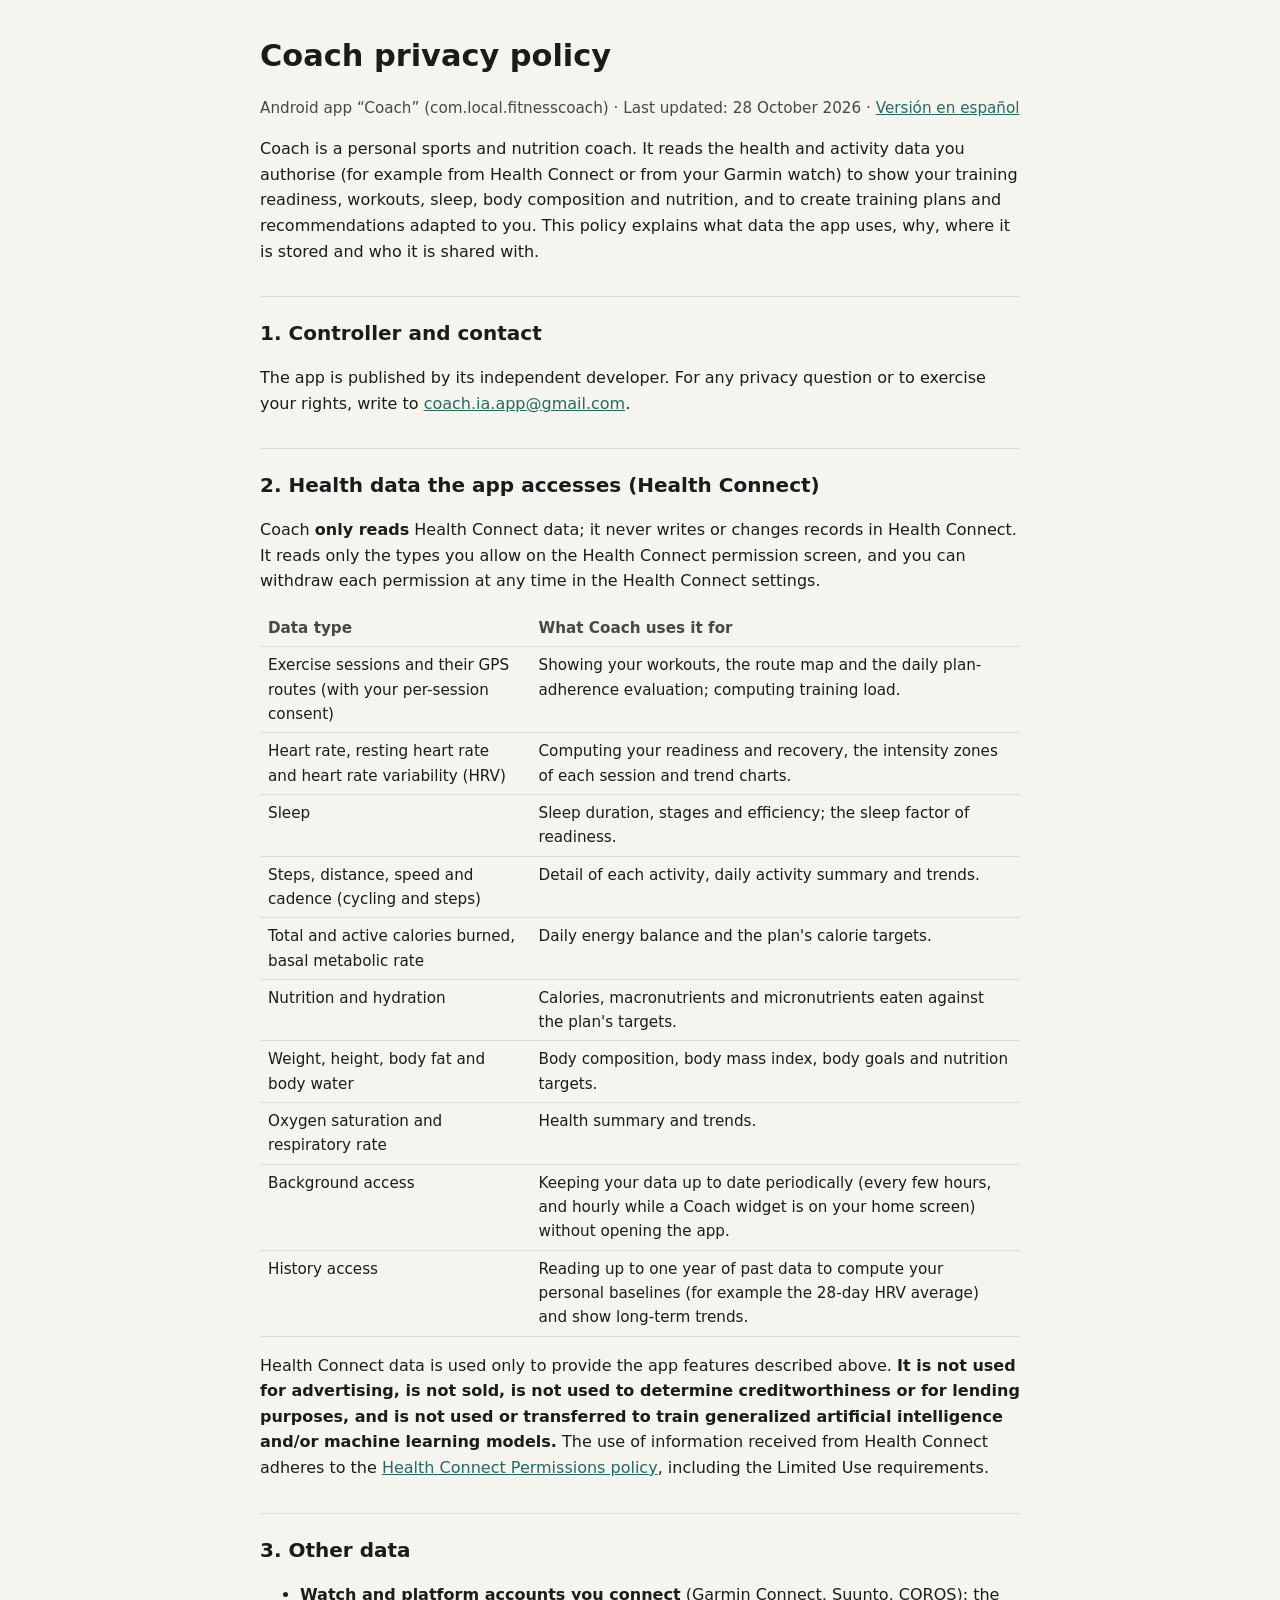
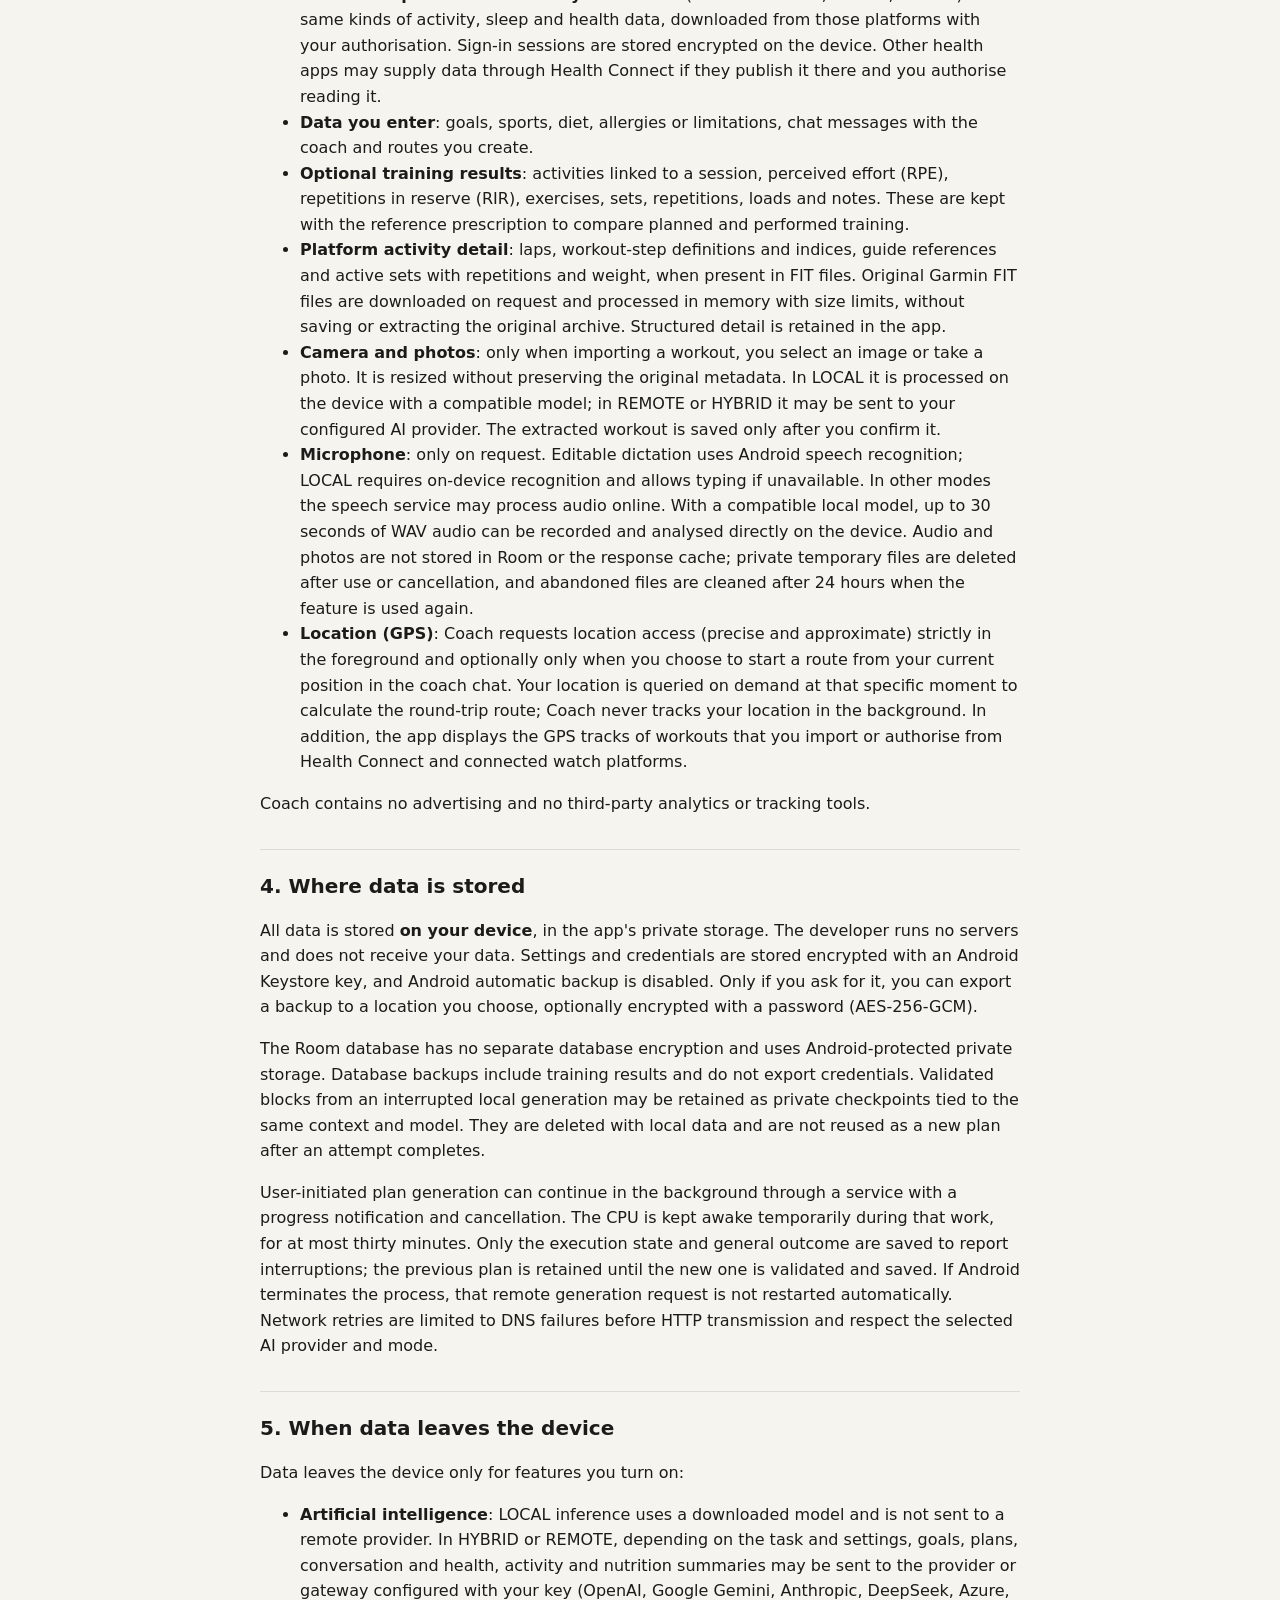
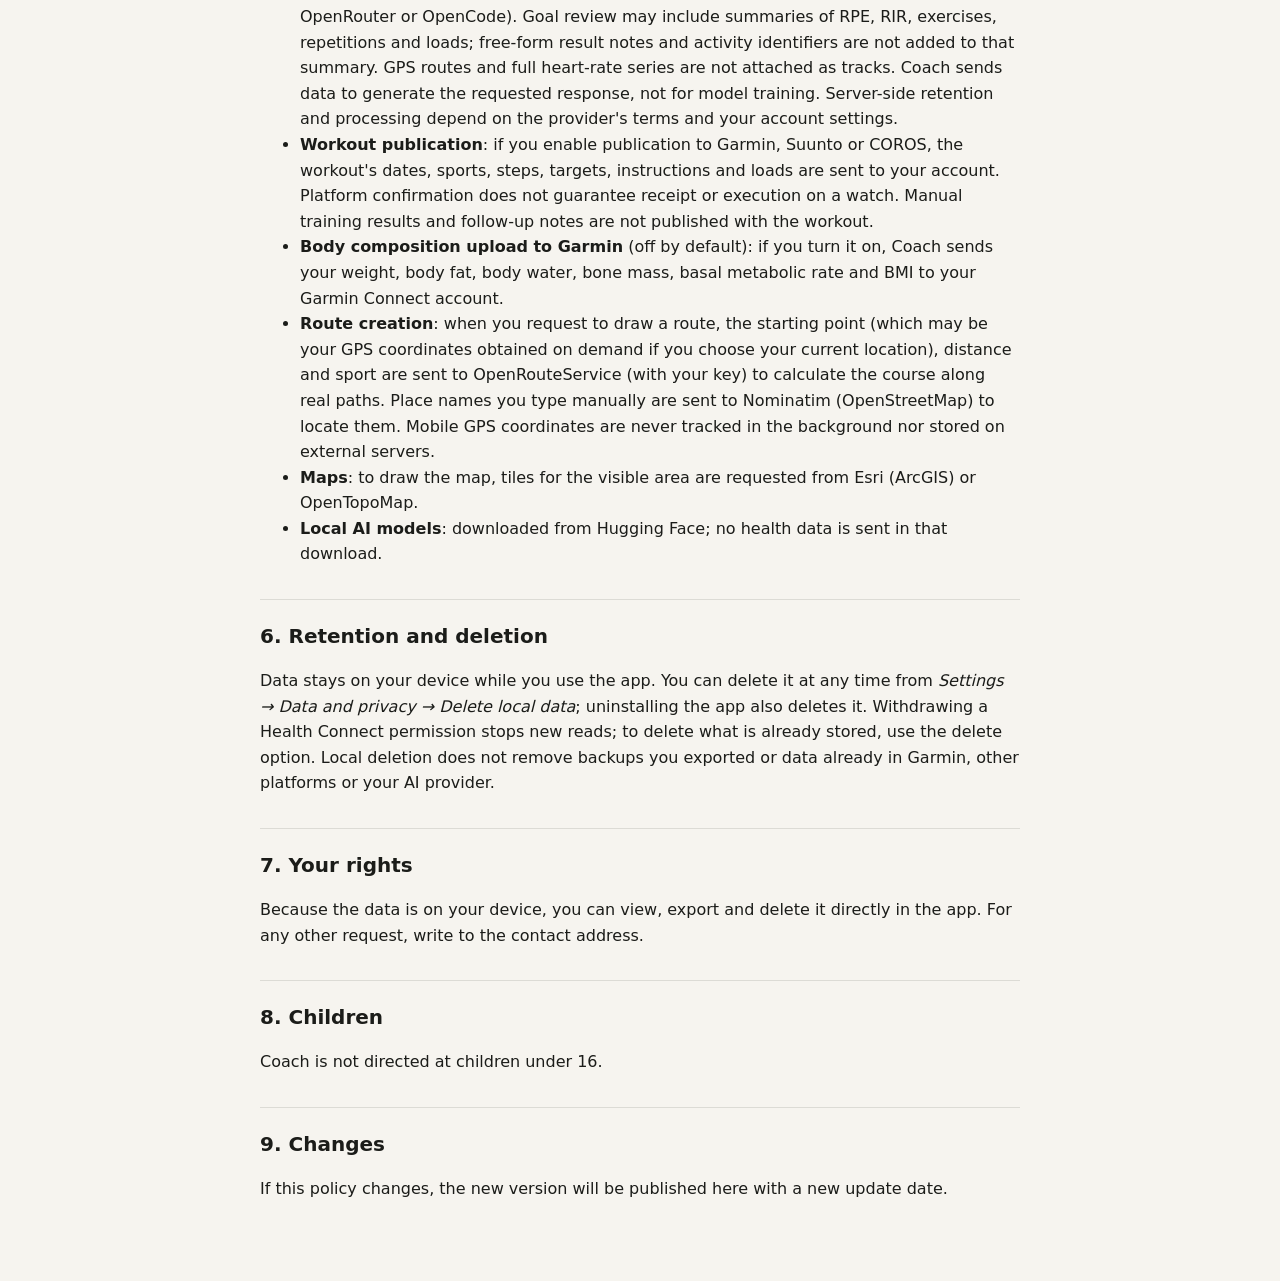
==== commit c39608c4: "docs: explain background plan generation and cancellation" ====
--- a/en.html
+++ b/en.html
@@ -48,6 +48,7 @@
 <h2>4. Where data is stored</h2>
 <p>All data is stored <strong>on your device</strong>, in the app's private storage. The developer runs no servers and does not receive your data. Settings and credentials are stored encrypted with an Android Keystore key, and Android automatic backup is disabled. Only if you ask for it, you can export a backup to a location you choose, optionally encrypted with a password (AES-256-GCM).</p>
 <p>The Room database has no separate database encryption and uses Android-protected private storage. Database backups include training results and do not export credentials. Validated blocks from an interrupted local generation may be retained as private checkpoints tied to the same context and model. They are deleted with local data and are not reused as a new plan after an attempt completes.</p>
+<p>User-initiated plan generation can continue in the background through a service with a progress notification and cancellation. The CPU is kept awake temporarily during that work, for at most thirty minutes. Only the execution state and general outcome are saved to report interruptions; the previous plan is retained until the new one is validated and saved. If Android terminates the process, that remote generation request is not restarted automatically. Network retries are limited to DNS failures before HTTP transmission and respect the selected AI provider and mode.</p>
 
 <h2>5. When data leaves the device</h2>
 <p>Data leaves the device only for features you turn on:</p>
